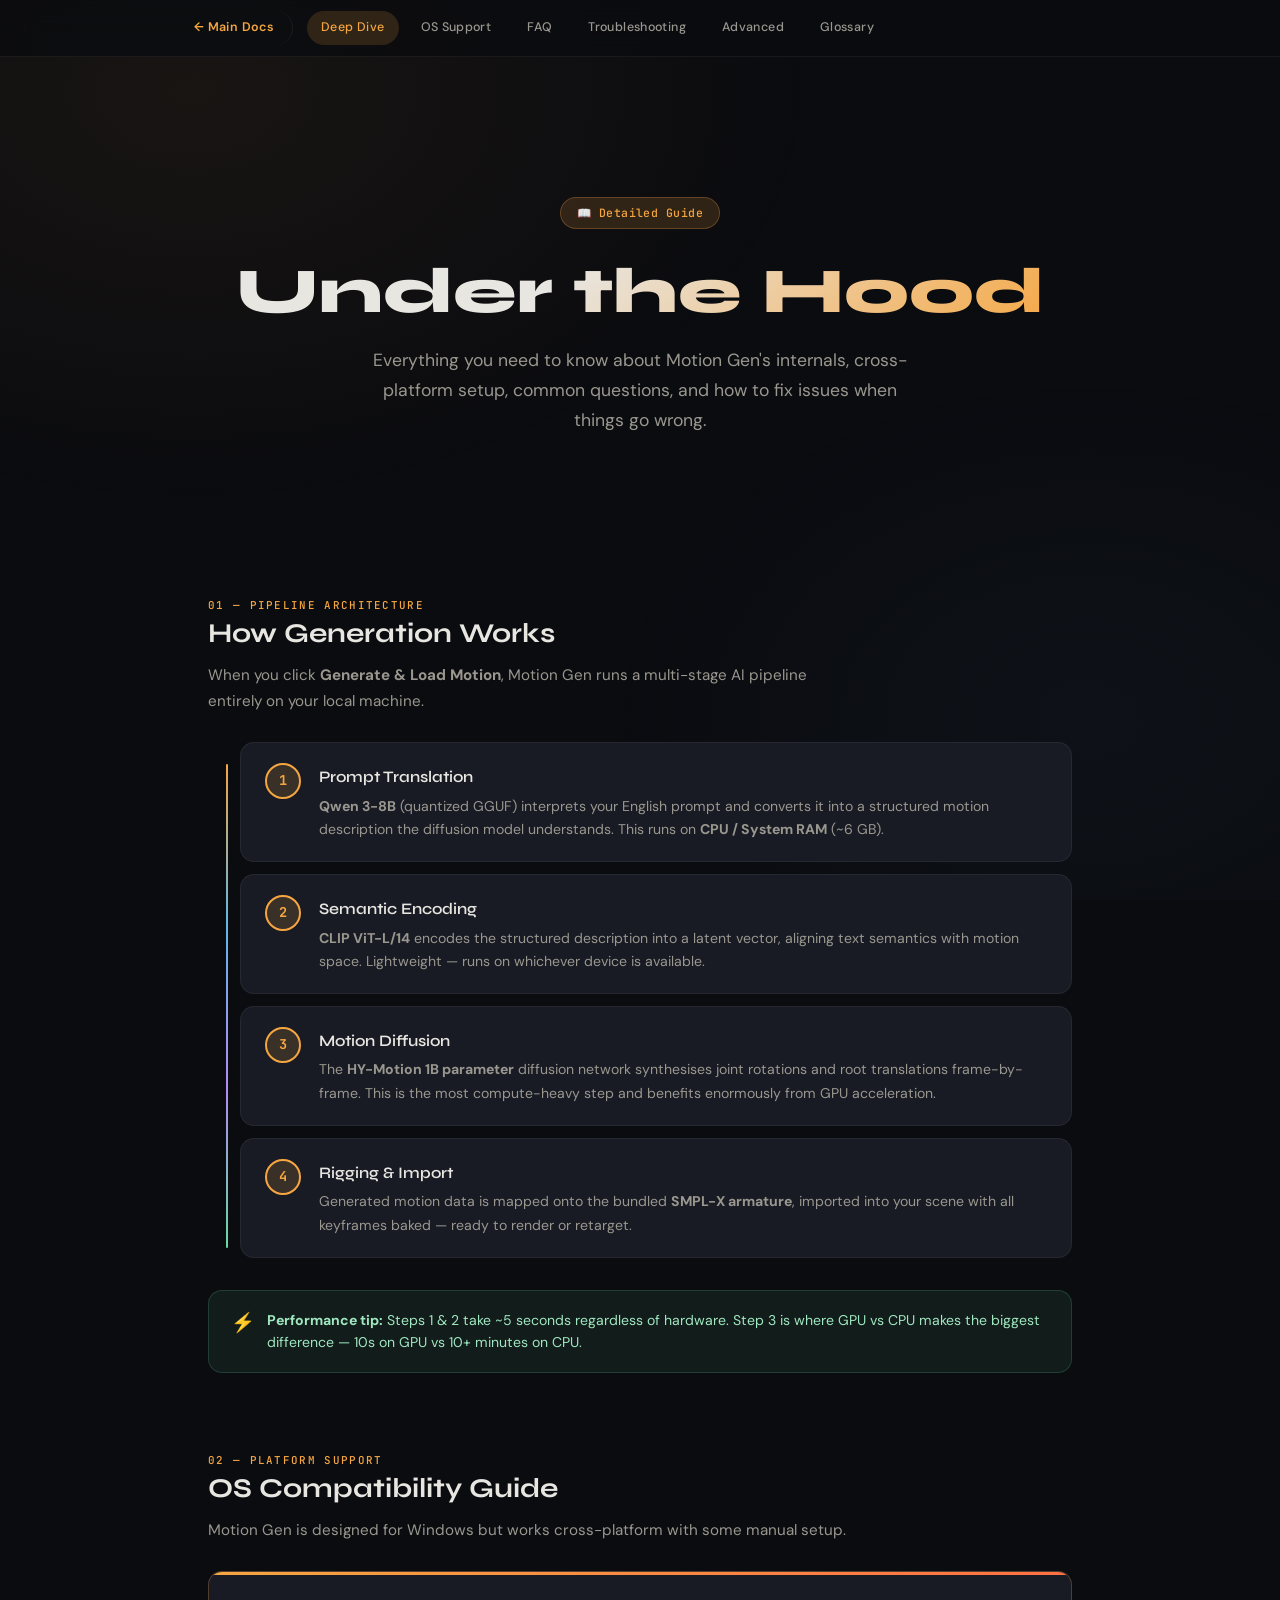
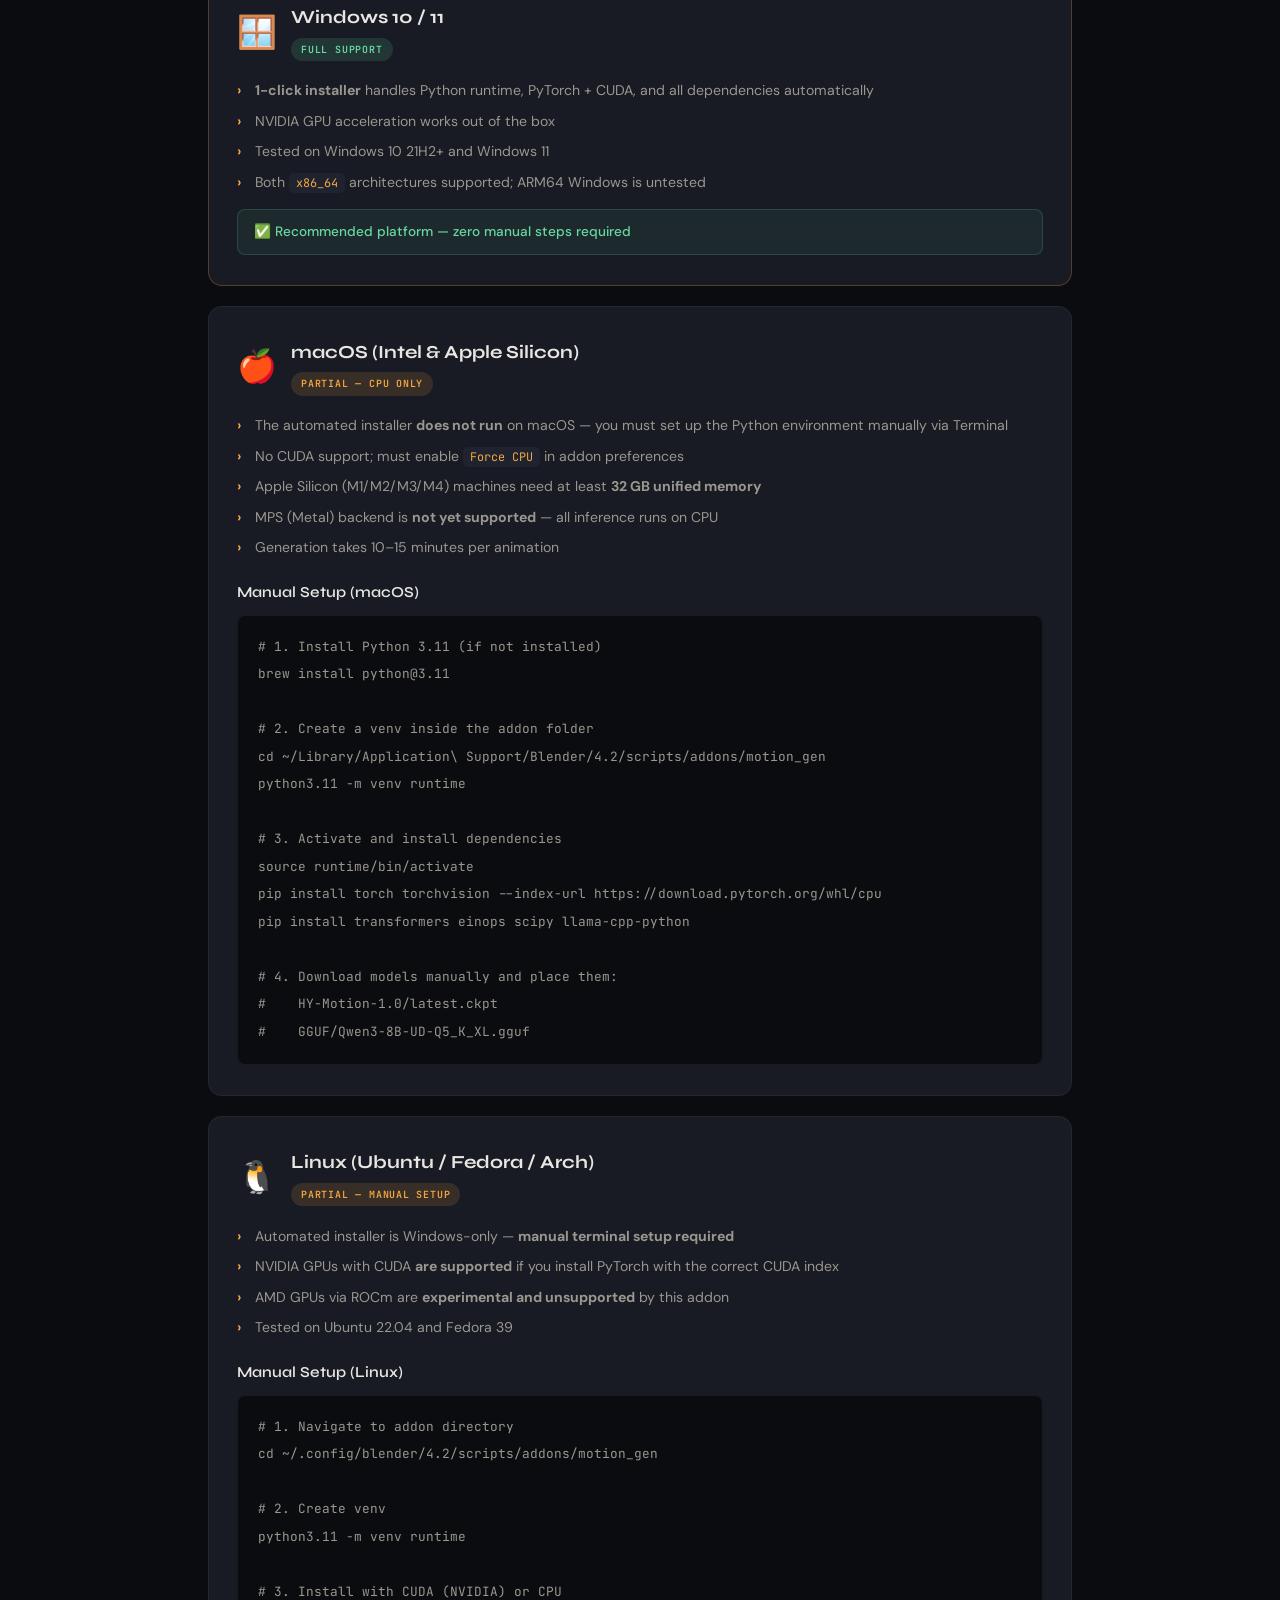
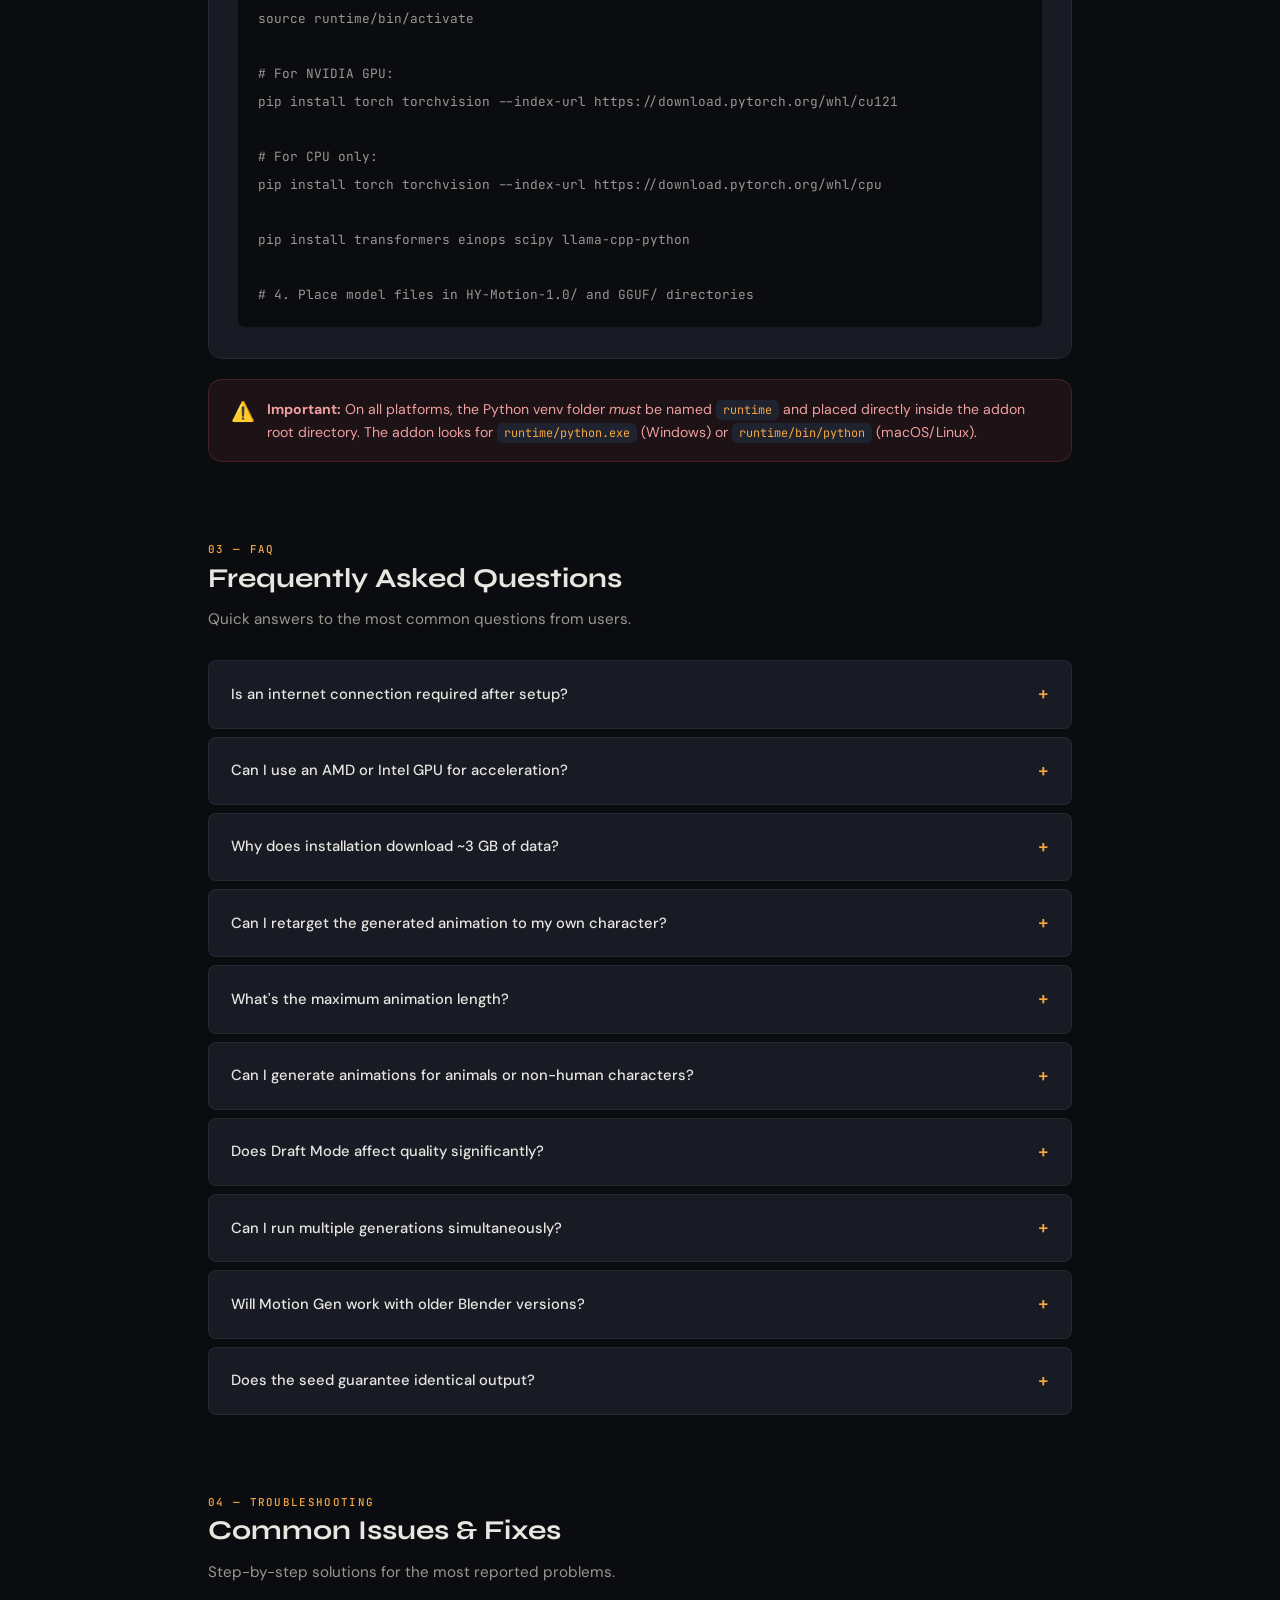
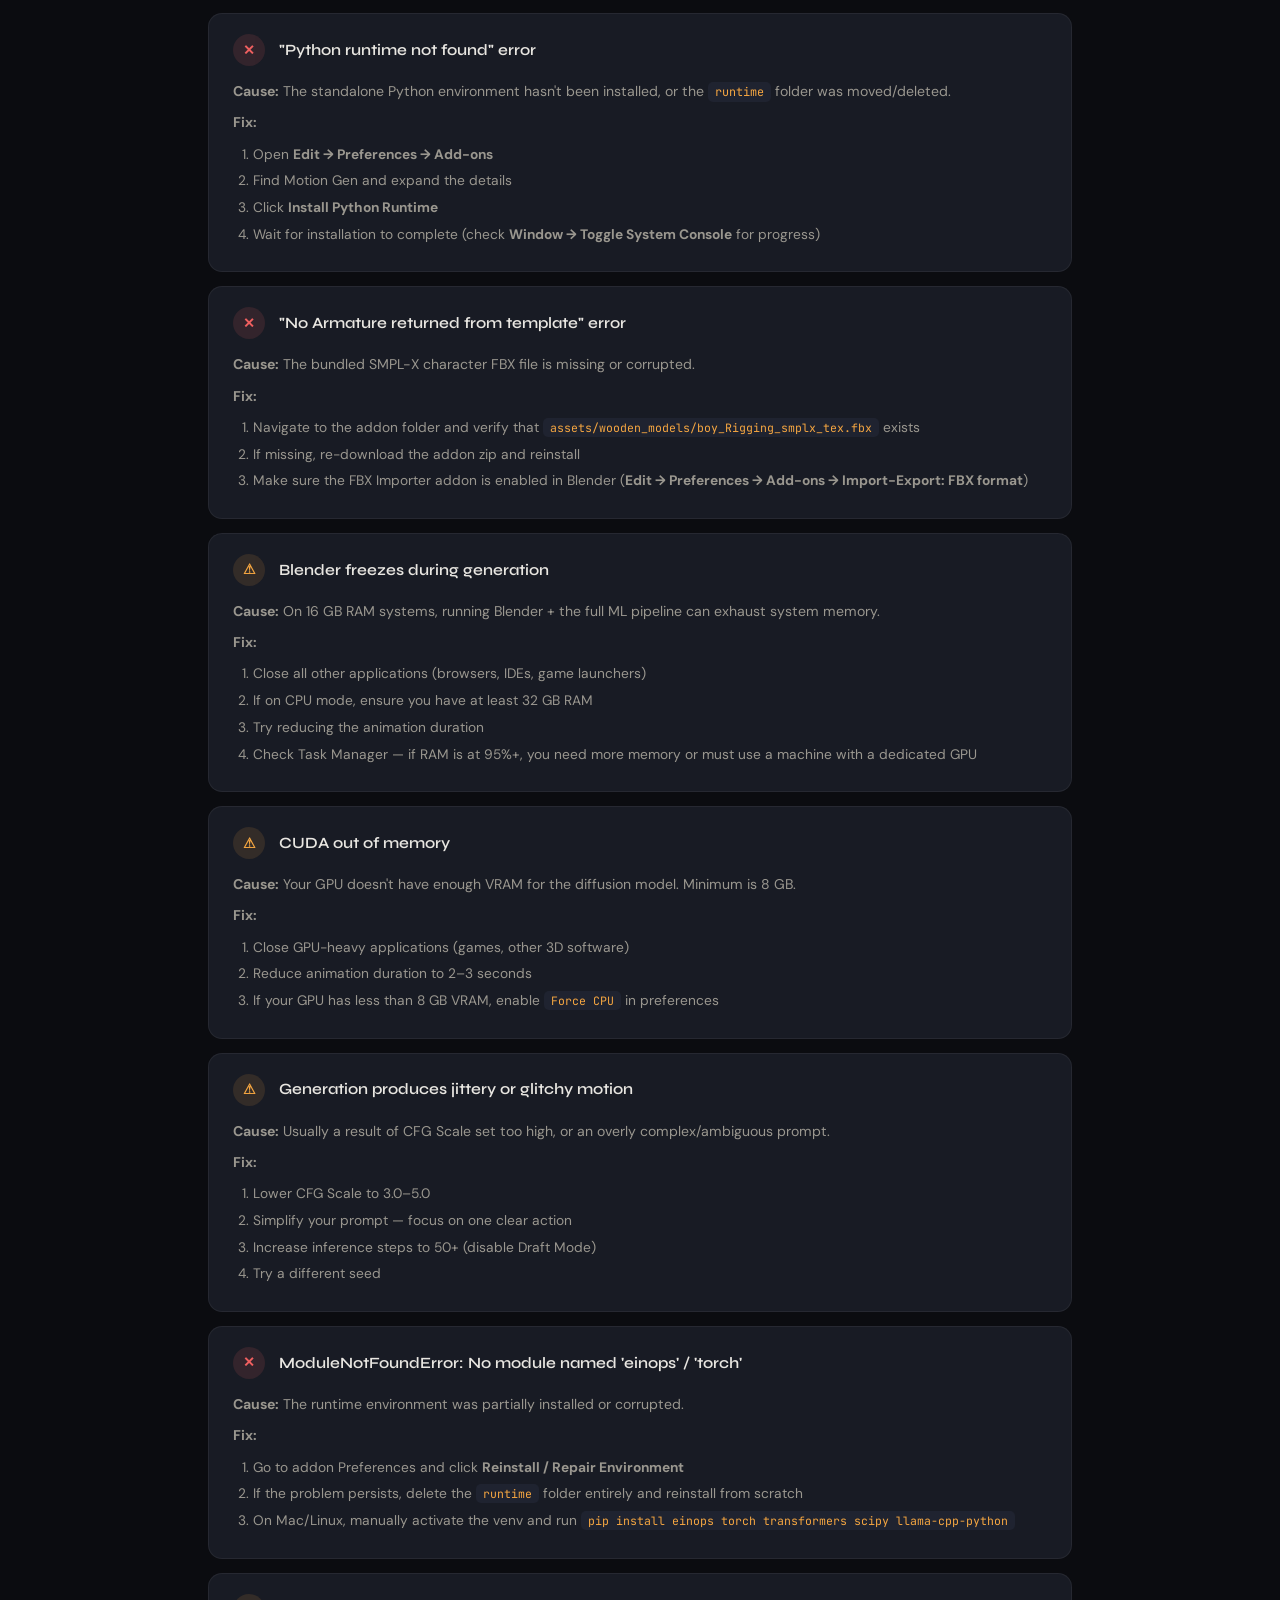
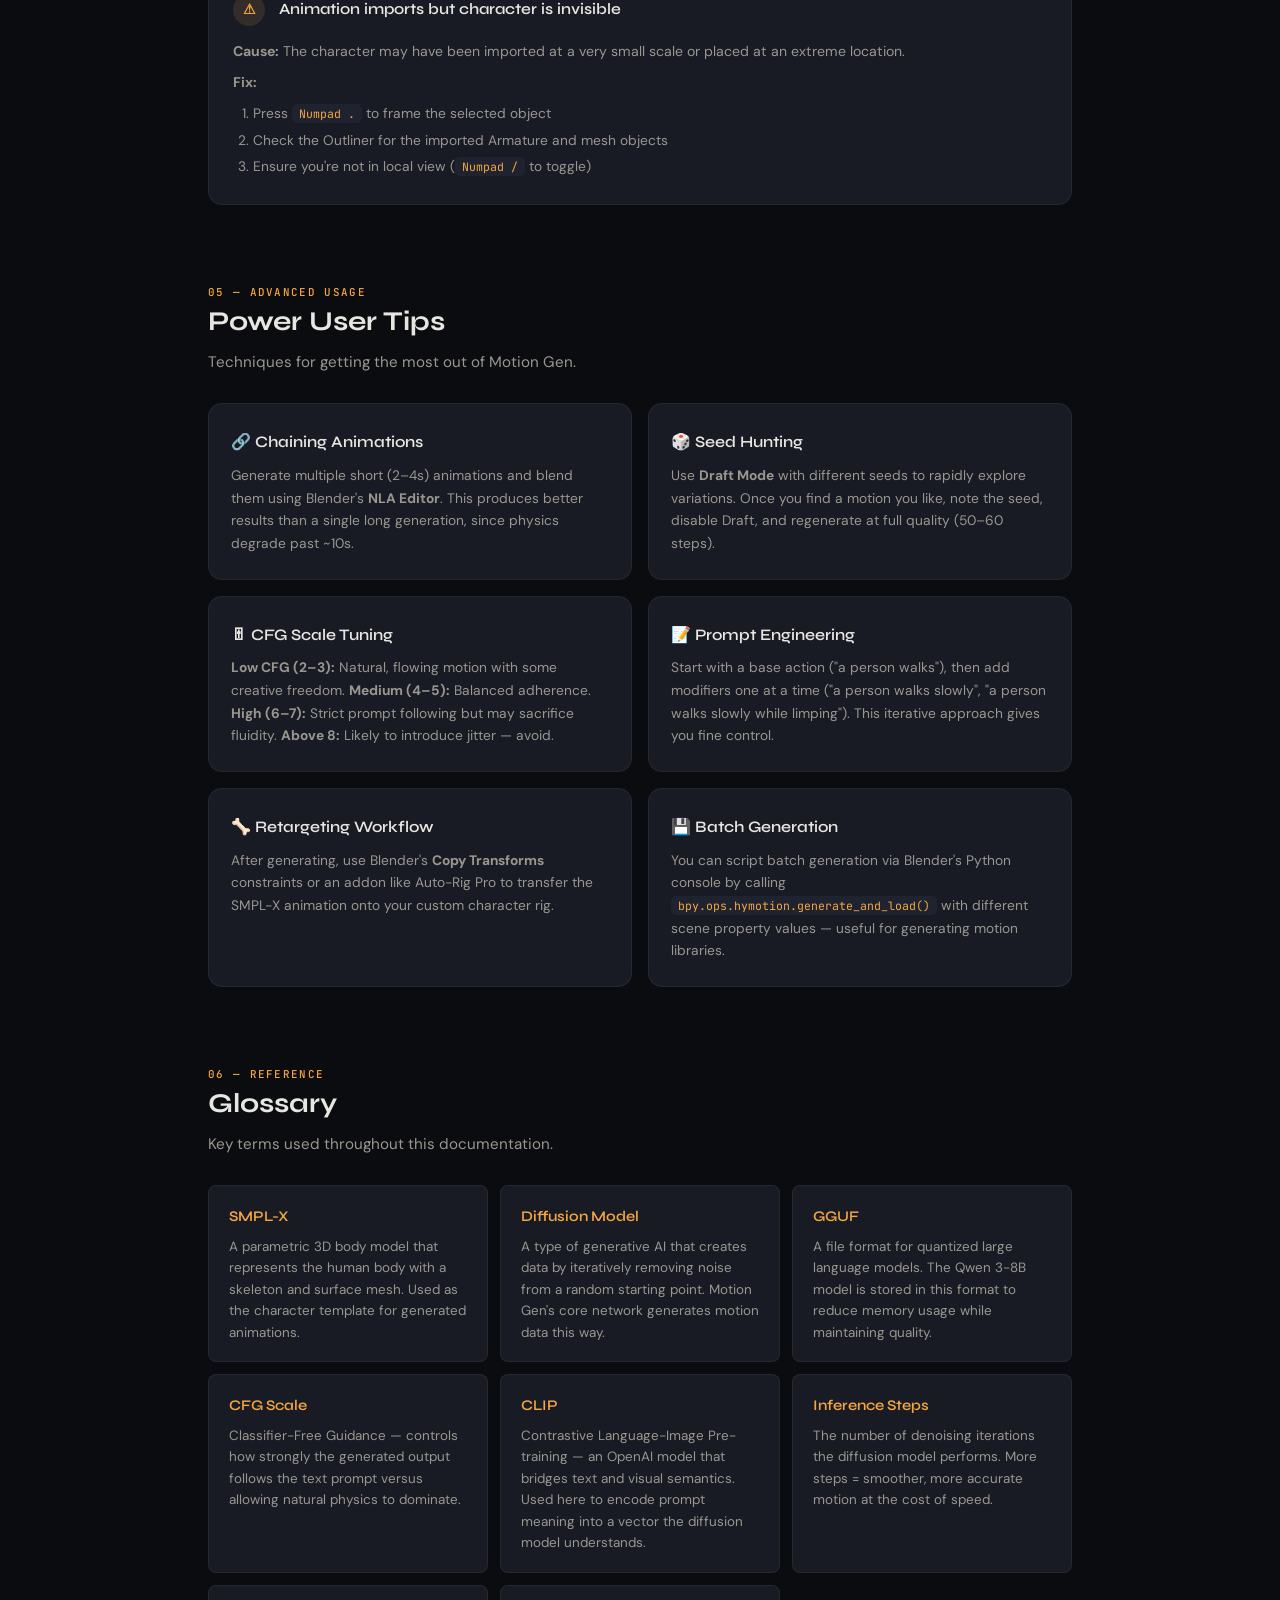
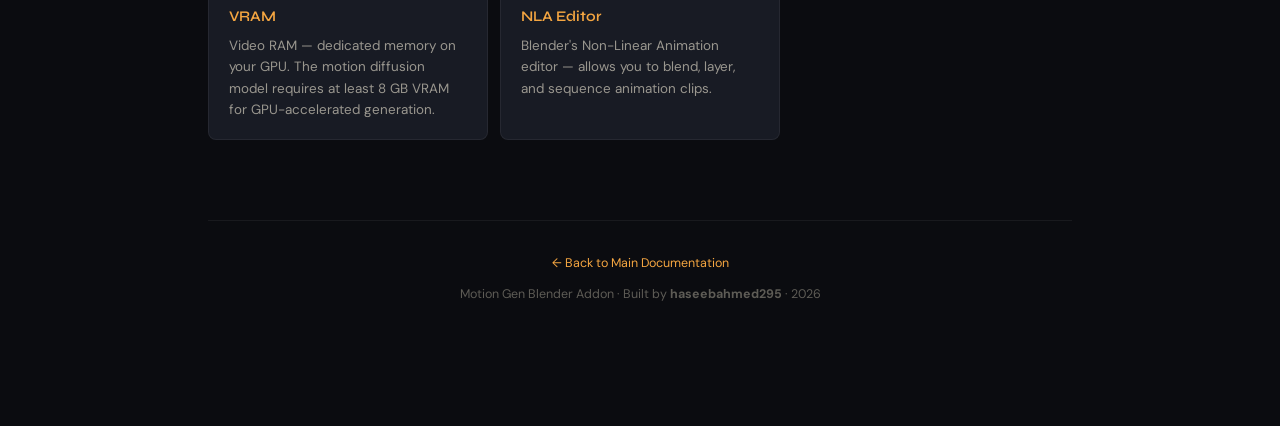
==== docs/details.html @ aff1d243 "Docuemntation Added" ====
<!DOCTYPE html>
<html lang="en">
<head>
  <meta charset="UTF-8" />
  <meta name="viewport" content="width=device-width, initial-scale=1.0" />
  <title>Motion Gen &middot; Detailed Guide &amp; FAQ</title>
  <meta name="description" content="In-depth guide, FAQ, troubleshooting, and OS compatibility for the Motion Gen Blender Addon." />
  <link rel="stylesheet" href="style.css" />
  <link rel="stylesheet" href="details.css" />
</head>
<body>

<!-- NAV -->
<nav class="doc-nav" id="doc-nav">
  <div class="doc-nav__inner">
    <a href="index.html" class="nav-back">&larr; Main Docs</a>
    <a href="#deep-dive">Deep Dive</a>
    <a href="#os-compat">OS Support</a>
    <a href="#faq">FAQ</a>
    <a href="#troubleshooting">Troubleshooting</a>
    <a href="#advanced">Advanced</a>
    <a href="#glossary">Glossary</a>
  </div>
</nav>

<div class="page-wrapper">

  <!-- HERO -->
  <header class="hero reveal" id="deep-dive">
    <span class="hero__badge">📖 Detailed Guide</span>
    <h1>Under the Hood</h1>
    <p class="hero__sub">
      Everything you need to know about Motion Gen's internals, cross-platform setup, common questions, and how to fix issues when things go wrong.
    </p>
  </header>

  <!-- ═══════════════ PIPELINE DEEP DIVE ═══════════════ -->
  <section class="section reveal" id="pipeline">
    <span class="section__label">01 — Pipeline Architecture</span>
    <h2 class="section__title">How Generation Works</h2>
    <p class="section__desc">When you click <strong>Generate &amp; Load Motion</strong>, Motion Gen runs a multi-stage AI pipeline entirely on your local machine.</p>

    <div class="pipeline-flow">
      <div class="pipeline-step">
        <span class="pipeline-step__num">1</span>
        <div>
          <h3>Prompt Translation</h3>
          <p><strong>Qwen 3-8B</strong> (quantized GGUF) interprets your English prompt and converts it into a structured motion description the diffusion model understands. This runs on <strong>CPU / System RAM</strong> (~6 GB).</p>
        </div>
      </div>
      <div class="pipeline-step">
        <span class="pipeline-step__num">2</span>
        <div>
          <h3>Semantic Encoding</h3>
          <p><strong>CLIP ViT-L/14</strong> encodes the structured description into a latent vector, aligning text semantics with motion space. Lightweight — runs on whichever device is available.</p>
        </div>
      </div>
      <div class="pipeline-step">
        <span class="pipeline-step__num">3</span>
        <div>
          <h3>Motion Diffusion</h3>
          <p>The <strong>HY-Motion 1B parameter</strong> diffusion network synthesises joint rotations and root translations frame-by-frame. This is the most compute-heavy step and benefits enormously from GPU acceleration.</p>
        </div>
      </div>
      <div class="pipeline-step">
        <span class="pipeline-step__num">4</span>
        <div>
          <h3>Rigging &amp; Import</h3>
          <p>Generated motion data is mapped onto the bundled <strong>SMPL-X armature</strong>, imported into your scene with all keyframes baked — ready to render or retarget.</p>
        </div>
      </div>
    </div>

    <div class="callout callout--tip" style="margin-top:20px">
      <span class="callout__icon">⚡</span>
      <div><strong>Performance tip:</strong> Steps 1 &amp; 2 take ~5 seconds regardless of hardware. Step 3 is where GPU vs CPU makes the biggest difference — 10s on GPU vs 10+ minutes on CPU.</div>
    </div>
  </section>

  <!-- ═══════════════ OS COMPATIBILITY ═══════════════ -->
  <section class="section reveal" id="os-compat">
    <span class="section__label">02 — Platform Support</span>
    <h2 class="section__title">OS Compatibility Guide</h2>
    <p class="section__desc">Motion Gen is designed for Windows but works cross-platform with some manual setup.</p>

    <div class="os-grid">
      <!-- Windows -->
      <div class="os-card os-card--primary">
        <div class="os-card__header">
          <span class="os-card__icon">🪟</span>
          <div>
            <h3>Windows 10 / 11</h3>
            <span class="os-card__badge os-card__badge--full">Full Support</span>
          </div>
        </div>
        <ul>
          <li><strong>1-click installer</strong> handles Python runtime, PyTorch + CUDA, and all dependencies automatically</li>
          <li>NVIDIA GPU acceleration works out of the box</li>
          <li>Tested on Windows 10 21H2+ and Windows 11</li>
          <li>Both <code>x86_64</code> architectures supported; ARM64 Windows is untested</li>
        </ul>
        <div class="os-card__verdict">✅ Recommended platform — zero manual steps required</div>
      </div>

      <!-- macOS -->
      <div class="os-card">
        <div class="os-card__header">
          <span class="os-card__icon">🍎</span>
          <div>
            <h3>macOS (Intel &amp; Apple Silicon)</h3>
            <span class="os-card__badge os-card__badge--partial">Partial — CPU Only</span>
          </div>
        </div>
        <ul>
          <li>The automated installer <strong>does not run</strong> on macOS — you must set up the Python environment manually via Terminal</li>
          <li>No CUDA support; must enable <code>Force CPU</code> in addon preferences</li>
          <li>Apple Silicon (M1/M2/M3/M4) machines need at least <strong>32 GB unified memory</strong></li>
          <li>MPS (Metal) backend is <strong>not yet supported</strong> — all inference runs on CPU</li>
          <li>Generation takes 10–15 minutes per animation</li>
        </ul>
        <h4>Manual Setup (macOS)</h4>
        <div class="code-block">
<pre><code># 1. Install Python 3.11 (if not installed)
brew install python@3.11

# 2. Create a venv inside the addon folder
cd ~/Library/Application\ Support/Blender/4.2/scripts/addons/motion_gen
python3.11 -m venv runtime

# 3. Activate and install dependencies
source runtime/bin/activate
pip install torch torchvision --index-url https://download.pytorch.org/whl/cpu
pip install transformers einops scipy llama-cpp-python

# 4. Download models manually and place them:
#    HY-Motion-1.0/latest.ckpt
#    GGUF/Qwen3-8B-UD-Q5_K_XL.gguf</code></pre>
        </div>
      </div>

      <!-- Linux -->
      <div class="os-card">
        <div class="os-card__header">
          <span class="os-card__icon">🐧</span>
          <div>
            <h3>Linux (Ubuntu / Fedora / Arch)</h3>
            <span class="os-card__badge os-card__badge--partial">Partial — Manual Setup</span>
          </div>
        </div>
        <ul>
          <li>Automated installer is Windows-only — <strong>manual terminal setup required</strong></li>
          <li>NVIDIA GPUs with CUDA <strong>are supported</strong> if you install PyTorch with the correct CUDA index</li>
          <li>AMD GPUs via ROCm are <strong>experimental and unsupported</strong> by this addon</li>
          <li>Tested on Ubuntu 22.04 and Fedora 39</li>
        </ul>
        <h4>Manual Setup (Linux)</h4>
        <div class="code-block">
<pre><code># 1. Navigate to addon directory
cd ~/.config/blender/4.2/scripts/addons/motion_gen

# 2. Create venv
python3.11 -m venv runtime

# 3. Install with CUDA (NVIDIA) or CPU
source runtime/bin/activate

# For NVIDIA GPU:
pip install torch torchvision --index-url https://download.pytorch.org/whl/cu121

# For CPU only:
pip install torch torchvision --index-url https://download.pytorch.org/whl/cpu

pip install transformers einops scipy llama-cpp-python

# 4. Place model files in HY-Motion-1.0/ and GGUF/ directories</code></pre>
        </div>
      </div>
    </div>

    <div class="callout callout--warn" style="margin-top:20px">
      <span class="callout__icon">⚠️</span>
      <div><strong>Important:</strong> On all platforms, the Python venv folder <em>must</em> be named <code>runtime</code> and placed directly inside the addon root directory. The addon looks for <code>runtime/python.exe</code> (Windows) or <code>runtime/bin/python</code> (macOS/Linux).</div>
    </div>
  </section>


  <!-- ═══════════════ FAQ ═══════════════ -->
  <section class="section reveal" id="faq">
    <span class="section__label">03 — FAQ</span>
    <h2 class="section__title">Frequently Asked Questions</h2>
    <p class="section__desc">Quick answers to the most common questions from users.</p>

    <div class="faq-list">
      <details class="faq-item">
        <summary><span class="faq-q">Is an internet connection required after setup?</span></summary>
        <div class="faq-a"><p>No. After you download the models and install the runtime, everything runs 100% offline. Your prompts and generated data never leave your machine.</p></div>
      </details>

      <details class="faq-item">
        <summary><span class="faq-q">Can I use an AMD or Intel GPU for acceleration?</span></summary>
        <div class="faq-a"><p>Not currently. The diffusion pipeline requires CUDA, which is NVIDIA-only. AMD users should enable <code>Force CPU</code> in addon preferences. ROCm and Intel oneAPI are not supported at this time.</p></div>
      </details>

      <details class="faq-item">
        <summary><span class="faq-q">Why does installation download ~3 GB of data?</span></summary>
        <div class="faq-a"><p>The addon installs a full standalone Python 3.11 environment with PyTorch, CUDA runtime libraries, Transformers, and other ML dependencies. This ensures zero conflicts with Blender's built-in Python. The AI models (latest.ckpt + Qwen GGUF) add another ~7.6 GB on top.</p></div>
      </details>

      <details class="faq-item">
        <summary><span class="faq-q">Can I retarget the generated animation to my own character?</span></summary>
        <div class="faq-a"><p>The addon currently imports motion onto its bundled SMPL-X armature only. However, you can use Blender's built-in retargeting tools or addons like <strong>Rokoko</strong> or <strong>Auto-Rig Pro</strong> to transfer the animation to your custom rig after generation.</p></div>
      </details>

      <details class="faq-item">
        <summary><span class="faq-q">What's the maximum animation length?</span></summary>
        <div class="faq-a"><p>The duration slider goes up to 30 seconds, but physics accuracy degrades noticeably past ~10 seconds. For best results, keep animations between 2–8 seconds and chain multiple generations together in Blender's NLA editor.</p></div>
      </details>

      <details class="faq-item">
        <summary><span class="faq-q">Can I generate animations for animals or non-human characters?</span></summary>
        <div class="faq-a"><p>No. The HY-Motion model is trained exclusively on humanoid motion capture data. It can only produce single-person, bipedal human motion.</p></div>
      </details>

      <details class="faq-item">
        <summary><span class="faq-q">Does Draft Mode affect quality significantly?</span></summary>
        <div class="faq-a"><p>Draft Mode (20 steps) is great for quickly testing a prompt idea — the overall motion shape will be correct but limb trajectories may be less smooth. For final renders, disable Draft Mode and use 50–60 steps.</p></div>
      </details>

      <details class="faq-item">
        <summary><span class="faq-q">Can I run multiple generations simultaneously?</span></summary>
        <div class="faq-a"><p>No. The addon locks the Generate button while a generation is in progress. Running concurrent generations would exceed VRAM/RAM capacity and likely crash. Wait for the current generation to finish before starting another.</p></div>
      </details>

      <details class="faq-item">
        <summary><span class="faq-q">Will Motion Gen work with older Blender versions?</span></summary>
        <div class="faq-a"><p>The addon requires Blender <strong>3.0 or higher</strong> (4.2+ recommended). Older versions have incompatible Python APIs and may fail during addon registration or FBX import.</p></div>
      </details>

      <details class="faq-item">
        <summary><span class="faq-q">Does the seed guarantee identical output?</span></summary>
        <div class="faq-a"><p>A fixed seed produces consistent results on the <em>same hardware</em>. Switching between GPU and CPU, or between different GPU architectures (e.g., RTX 3060 vs RTX 4090), may yield slightly different results for the same seed due to floating-point precision differences.</p></div>
      </details>
    </div>
  </section>


  <!-- ═══════════════ TROUBLESHOOTING ═══════════════ -->
  <section class="section reveal" id="troubleshooting">
    <span class="section__label">04 — Troubleshooting</span>
    <h2 class="section__title">Common Issues &amp; Fixes</h2>
    <p class="section__desc">Step-by-step solutions for the most reported problems.</p>

    <div class="trouble-list">

      <div class="trouble-item">
        <div class="trouble-item__header">
          <span class="trouble-item__icon red">✕</span>
          <h3>"Python runtime not found" error</h3>
        </div>
        <div class="trouble-item__body">
          <p><strong>Cause:</strong> The standalone Python environment hasn't been installed, or the <code>runtime</code> folder was moved/deleted.</p>
          <p><strong>Fix:</strong></p>
          <ol>
            <li>Open <strong>Edit → Preferences → Add-ons</strong></li>
            <li>Find Motion Gen and expand the details</li>
            <li>Click <strong>Install Python Runtime</strong></li>
            <li>Wait for installation to complete (check <strong>Window → Toggle System Console</strong> for progress)</li>
          </ol>
        </div>
      </div>

      <div class="trouble-item">
        <div class="trouble-item__header">
          <span class="trouble-item__icon red">✕</span>
          <h3>"No Armature returned from template" error</h3>
        </div>
        <div class="trouble-item__body">
          <p><strong>Cause:</strong> The bundled SMPL-X character FBX file is missing or corrupted.</p>
          <p><strong>Fix:</strong></p>
          <ol>
            <li>Navigate to the addon folder and verify that <code>assets/wooden_models/boy_Rigging_smplx_tex.fbx</code> exists</li>
            <li>If missing, re-download the addon zip and reinstall</li>
            <li>Make sure the FBX Importer addon is enabled in Blender (<strong>Edit → Preferences → Add-ons → Import-Export: FBX format</strong>)</li>
          </ol>
        </div>
      </div>

      <div class="trouble-item">
        <div class="trouble-item__header">
          <span class="trouble-item__icon orange">⚠</span>
          <h3>Blender freezes during generation</h3>
        </div>
        <div class="trouble-item__body">
          <p><strong>Cause:</strong> On 16 GB RAM systems, running Blender + the full ML pipeline can exhaust system memory.</p>
          <p><strong>Fix:</strong></p>
          <ol>
            <li>Close all other applications (browsers, IDEs, game launchers)</li>
            <li>If on CPU mode, ensure you have at least 32 GB RAM</li>
            <li>Try reducing the animation duration</li>
            <li>Check Task Manager — if RAM is at 95%+, you need more memory or must use a machine with a dedicated GPU</li>
          </ol>
        </div>
      </div>

      <div class="trouble-item">
        <div class="trouble-item__header">
          <span class="trouble-item__icon orange">⚠</span>
          <h3>CUDA out of memory</h3>
        </div>
        <div class="trouble-item__body">
          <p><strong>Cause:</strong> Your GPU doesn't have enough VRAM for the diffusion model. Minimum is 8 GB.</p>
          <p><strong>Fix:</strong></p>
          <ol>
            <li>Close GPU-heavy applications (games, other 3D software)</li>
            <li>Reduce animation duration to 2–3 seconds</li>
            <li>If your GPU has less than 8 GB VRAM, enable <code>Force CPU</code> in preferences</li>
          </ol>
        </div>
      </div>

      <div class="trouble-item">
        <div class="trouble-item__header">
          <span class="trouble-item__icon orange">⚠</span>
          <h3>Generation produces jittery or glitchy motion</h3>
        </div>
        <div class="trouble-item__body">
          <p><strong>Cause:</strong> Usually a result of CFG Scale set too high, or an overly complex/ambiguous prompt.</p>
          <p><strong>Fix:</strong></p>
          <ol>
            <li>Lower CFG Scale to 3.0–5.0</li>
            <li>Simplify your prompt — focus on one clear action</li>
            <li>Increase inference steps to 50+ (disable Draft Mode)</li>
            <li>Try a different seed</li>
          </ol>
        </div>
      </div>

      <div class="trouble-item">
        <div class="trouble-item__header">
          <span class="trouble-item__icon red">✕</span>
          <h3>ModuleNotFoundError: No module named 'einops' / 'torch'</h3>
        </div>
        <div class="trouble-item__body">
          <p><strong>Cause:</strong> The runtime environment was partially installed or corrupted.</p>
          <p><strong>Fix:</strong></p>
          <ol>
            <li>Go to addon Preferences and click <strong>Reinstall / Repair Environment</strong></li>
            <li>If the problem persists, delete the <code>runtime</code> folder entirely and reinstall from scratch</li>
            <li>On Mac/Linux, manually activate the venv and run <code>pip install einops torch transformers scipy llama-cpp-python</code></li>
          </ol>
        </div>
      </div>

      <div class="trouble-item">
        <div class="trouble-item__header">
          <span class="trouble-item__icon orange">⚠</span>
          <h3>Animation imports but character is invisible</h3>
        </div>
        <div class="trouble-item__body">
          <p><strong>Cause:</strong> The character may have been imported at a very small scale or placed at an extreme location.</p>
          <p><strong>Fix:</strong></p>
          <ol>
            <li>Press <code>Numpad .</code> to frame the selected object</li>
            <li>Check the Outliner for the imported Armature and mesh objects</li>
            <li>Ensure you're not in local view (<code>Numpad /</code> to toggle)</li>
          </ol>
        </div>
      </div>
    </div>
  </section>


  <!-- ═══════════════ ADVANCED ═══════════════ -->
  <section class="section reveal" id="advanced">
    <span class="section__label">05 — Advanced Usage</span>
    <h2 class="section__title">Power User Tips</h2>
    <p class="section__desc">Techniques for getting the most out of Motion Gen.</p>

    <div class="adv-grid">
      <div class="adv-card">
        <h3>🔗 Chaining Animations</h3>
        <p>Generate multiple short (2–4s) animations and blend them using Blender's <strong>NLA Editor</strong>. This produces better results than a single long generation, since physics degrade past ~10s.</p>
      </div>
      <div class="adv-card">
        <h3>🎲 Seed Hunting</h3>
        <p>Use <strong>Draft Mode</strong> with different seeds to rapidly explore variations. Once you find a motion you like, note the seed, disable Draft, and regenerate at full quality (50–60 steps).</p>
      </div>
      <div class="adv-card">
        <h3>🎚 CFG Scale Tuning</h3>
        <p><strong>Low CFG (2–3):</strong> Natural, flowing motion with some creative freedom. <strong>Medium (4–5):</strong> Balanced adherence. <strong>High (6–7):</strong> Strict prompt following but may sacrifice fluidity. <strong>Above 8:</strong> Likely to introduce jitter — avoid.</p>
      </div>
      <div class="adv-card">
        <h3>📝 Prompt Engineering</h3>
        <p>Start with a base action ("a person walks"), then add modifiers one at a time ("a person walks slowly", "a person walks slowly while limping"). This iterative approach gives you fine control.</p>
      </div>
      <div class="adv-card">
        <h3>🦴 Retargeting Workflow</h3>
        <p>After generating, use Blender's <strong>Copy Transforms</strong> constraints or an addon like Auto-Rig Pro to transfer the SMPL-X animation onto your custom character rig.</p>
      </div>
      <div class="adv-card">
        <h3>💾 Batch Generation</h3>
        <p>You can script batch generation via Blender's Python console by calling <code>bpy.ops.hymotion.generate_and_load()</code> with different scene property values — useful for generating motion libraries.</p>
      </div>
    </div>
  </section>


  <!-- ═══════════════ GLOSSARY ═══════════════ -->
  <section class="section reveal" id="glossary">
    <span class="section__label">06 — Reference</span>
    <h2 class="section__title">Glossary</h2>
    <p class="section__desc">Key terms used throughout this documentation.</p>

    <div class="glossary-list">
      <div class="glossary-item"><strong>SMPL-X</strong><p>A parametric 3D body model that represents the human body with a skeleton and surface mesh. Used as the character template for generated animations.</p></div>
      <div class="glossary-item"><strong>Diffusion Model</strong><p>A type of generative AI that creates data by iteratively removing noise from a random starting point. Motion Gen's core network generates motion data this way.</p></div>
      <div class="glossary-item"><strong>GGUF</strong><p>A file format for quantized large language models. The Qwen 3-8B model is stored in this format to reduce memory usage while maintaining quality.</p></div>
      <div class="glossary-item"><strong>CFG Scale</strong><p>Classifier-Free Guidance — controls how strongly the generated output follows the text prompt versus allowing natural physics to dominate.</p></div>
      <div class="glossary-item"><strong>CLIP</strong><p>Contrastive Language-Image Pre-training — an OpenAI model that bridges text and visual semantics. Used here to encode prompt meaning into a vector the diffusion model understands.</p></div>
      <div class="glossary-item"><strong>Inference Steps</strong><p>The number of denoising iterations the diffusion model performs. More steps = smoother, more accurate motion at the cost of speed.</p></div>
      <div class="glossary-item"><strong>VRAM</strong><p>Video RAM — dedicated memory on your GPU. The motion diffusion model requires at least 8 GB VRAM for GPU-accelerated generation.</p></div>
      <div class="glossary-item"><strong>NLA Editor</strong><p>Blender's Non-Linear Animation editor — allows you to blend, layer, and sequence animation clips.</p></div>
    </div>
  </section>


  <!-- FOOTER -->
  <footer class="doc-footer">
    <p><a href="index.html">&larr; Back to Main Documentation</a></p>
    <p style="margin-top:10px">Motion Gen Blender Addon &middot; Built by <strong>haseebahmed295</strong> &middot; 2026</p>
  </footer>

</div>

<script>
  document.addEventListener('DOMContentLoaded', () => {
    const reveals = document.querySelectorAll('.reveal');
    const io = new IntersectionObserver((entries) => {
      entries.forEach(e => { if (e.isIntersecting) { e.target.classList.add('visible'); io.unobserve(e.target); } });
    }, { threshold: 0.12 });
    reveals.forEach(el => io.observe(el));

    const sections = document.querySelectorAll('section[id], header[id]');
    const navLinks = document.querySelectorAll('.doc-nav a');
    const navObs = new IntersectionObserver((entries) => {
      entries.forEach(e => {
        if (e.isIntersecting) {
          navLinks.forEach(l => l.classList.remove('active'));
          const link = document.querySelector(`.doc-nav a[href="#${e.target.id}"]`);
          if (link) link.classList.add('active');
        }
      });
    }, { rootMargin: '-40% 0px -55% 0px' });
    sections.forEach(s => navObs.observe(s));

    // FAQ toggle animation
    document.querySelectorAll('.faq-item').forEach(item => {
      item.addEventListener('toggle', () => {
        if (item.open) {
          const a = item.querySelector('.faq-a');
          a.style.maxHeight = '0';
          requestAnimationFrame(() => { a.style.maxHeight = a.scrollHeight + 'px'; });
        }
      });
    });
  });
</script>
</body>
</html>
---- docs/style.css ----
/* ─────────────────────────────────────────────
   HY-Motion Documentation  ·  Style System
   ───────────────────────────────────────────── */

@import url('https://fonts.googleapis.com/css2?family=Syne:wght@400;500;600;700;800&family=DM+Sans:ital,opsz,wght@0,9..40,300;0,9..40,400;0,9..40,500;0,9..40,600;1,9..40,400&family=JetBrains+Mono:wght@400;500&display=swap');

:root {
  /* palette */
  --bg-deep:       #0b0c10;
  --bg-surface:    #12141a;
  --bg-card:       #181b24;
  --bg-elevated:   #1f2330;
  --border-subtle: rgba(255,255,255,0.06);
  --border-accent: rgba(255,165,80,0.25);

  --text-primary:   #e8e6e1;
  --text-secondary: #9a978f;
  --text-muted:     #5e5c56;

  --accent:         #f5a641;
  --accent-glow:    rgba(245,166,65,0.15);
  --accent-hot:     #ff7043;
  --green:          #66d9a0;
  --red:            #f06060;
  --blue:           #62b6e7;
  --purple:         #b388f5;

  /* type */
  --font-display: 'Syne', sans-serif;
  --font-body:    'DM Sans', sans-serif;
  --font-mono:    'JetBrains Mono', monospace;

  /* radii */
  --r-sm: 8px;
  --r-md: 14px;
  --r-lg: 22px;
}

/* ── Reset ───────────────────────────────── */
*,*::before,*::after{box-sizing:border-box;margin:0;padding:0}
html{scroll-behavior:smooth;font-size:16px}
body{
  background: var(--bg-deep);
  color: var(--text-primary);
  font-family: var(--font-body);
  line-height: 1.72;
  -webkit-font-smoothing: antialiased;
  overflow-x: hidden;
}
img{max-width:100%;display:block}
a{color: var(--accent);text-decoration:none;transition:color .2s}
a:hover{color: var(--accent-hot)}

/* ── Ambient Background ──────────────────── */
body::before{
  content:'';position:fixed;inset:0;z-index:-1;
  background:
    radial-gradient(ellipse 900px 600px at 15% 10%, rgba(245,166,65,0.06), transparent 70%),
    radial-gradient(ellipse 700px 500px at 85% 80%, rgba(98,182,231,0.04), transparent 70%);
  pointer-events:none;
}

/* ── Layout ──────────────────────────────── */
.page-wrapper{
  max-width: 920px;
  margin: 0 auto;
  padding: 60px 28px 120px;
}

/* ── Navigation ──────────────────────────── */
.doc-nav{
  position: sticky;top:0;z-index:100;
  backdrop-filter: blur(18px) saturate(1.2);
  -webkit-backdrop-filter: blur(18px) saturate(1.2);
  background: rgba(11,12,16,0.78);
  border-bottom: 1px solid var(--border-subtle);
  padding: 0 28px;
}
.doc-nav__inner{
  max-width: 920px;margin:0 auto;
  display: flex;align-items:center;gap:8px;
  height: 56px;overflow-x:auto;
  scrollbar-width:none;
}
.doc-nav__inner::-webkit-scrollbar{display:none}
.doc-nav a{
  font-family: var(--font-body);
  font-size: .78rem;font-weight:500;
  letter-spacing:.03em;
  color: var(--text-secondary);
  padding: 6px 14px;
  border-radius: 40px;
  white-space:nowrap;
  transition: background .2s, color .2s;
}
.doc-nav a:hover,
.doc-nav a.active{
  background: var(--accent-glow);
  color: var(--accent);
}

/* ── Hero ────────────────────────────────── */
.hero{
  text-align:center;
  padding: 80px 0 50px;
}
.hero__badge{
  display:inline-flex;align-items:center;gap:6px;
  font-family: var(--font-mono);font-size:.72rem;font-weight:500;
  color: var(--accent);
  background: var(--accent-glow);
  border:1px solid var(--border-accent);
  padding:5px 16px;border-radius:40px;
  margin-bottom:28px;
  letter-spacing:.04em;
}
.hero h1{
  font-family: var(--font-display);
  font-weight:800;font-size:clamp(2.6rem,5.5vw,4rem);
  line-height:1.08;
  background: linear-gradient(135deg, var(--text-primary) 40%, var(--accent) 100%);
  -webkit-background-clip:text;-webkit-text-fill-color:transparent;
  background-clip:text;
  margin-bottom:20px;
}
.hero__sub{
  font-size:1.1rem;color: var(--text-secondary);
  max-width:560px;margin:0 auto 32px;
  line-height:1.7;
}
.hero__tags{
  display:flex;flex-wrap:wrap;justify-content:center;gap:10px;
}
.hero__tag{
  font-size:.74rem;font-weight:500;
  color: var(--text-secondary);
  background: var(--bg-card);
  border:1px solid var(--border-subtle);
  padding:5px 14px;border-radius:40px;
}

/* ── Section ─────────────────────────────── */
.section{margin-top:72px}
.section__label{
  font-family: var(--font-mono);font-size:.68rem;font-weight:500;
  letter-spacing:.12em;text-transform:uppercase;
  color: var(--accent);margin-bottom:8px;
}
.section__title{
  font-family: var(--font-display);font-weight:700;
  font-size:1.7rem;line-height:1.2;
  margin-bottom:12px;
}
.section__desc{
  color: var(--text-secondary);font-size:.95rem;
  max-width:640px;margin-bottom:28px;
}

/* ── Feature Grid ────────────────────────── */
.feature-grid{
  display:grid;grid-template-columns:repeat(auto-fit,minmax(260px,1fr));
  gap:18px;
}
.feature-card{
  background: var(--bg-card);
  border:1px solid var(--border-subtle);
  border-radius: var(--r-md);
  padding:28px 24px;
  transition: border-color .3s, transform .25s, box-shadow .3s;
}
.feature-card:hover{
  border-color: var(--border-accent);
  transform:translateY(-3px);
  box-shadow:0 8px 30px rgba(0,0,0,0.35);
}
.feature-card__icon{
  width:42px;height:42px;
  border-radius: var(--r-sm);
  display:grid;place-items:center;
  font-size:1.3rem;
  margin-bottom:16px;
}
.feature-card__icon.orange{background:rgba(245,166,65,0.12);color:var(--accent)}
.feature-card__icon.green{background:rgba(102,217,160,0.12);color:var(--green)}
.feature-card__icon.blue{background:rgba(98,182,231,0.12);color:var(--blue)}
.feature-card__icon.purple{background:rgba(179,136,245,0.12);color:var(--purple)}
.feature-card__icon.red{background:rgba(240,96,96,0.12);color:var(--red)}
.feature-card h3{
  font-family: var(--font-display);font-weight:600;font-size:1.05rem;
  margin-bottom:8px;
}
.feature-card p{
  color: var(--text-secondary);font-size:.88rem;line-height:1.65;
}

/* ── Showcase Bento ─────────────────────── */
.showcase-bento{
  display:grid;
  grid-template-columns:repeat(4, 1fr);
  gap:12px;
  margin-top:20px;
}
@media(max-width:720px){
  .showcase-bento{grid-template-columns:1fr 1fr}
}
@media(max-width:480px){
  .showcase-bento{grid-template-columns:1fr}
  .showcase-cell--wide{grid-column:auto}
}
.showcase-cell{
  position:relative;
  border-radius: var(--r-md);
  overflow:hidden;
  background: var(--bg-card);
  border:1px solid var(--border-subtle);
  aspect-ratio:1/1;
  transition: transform .3s, box-shadow .3s, border-color .3s;
}
.showcase-cell--wide{
  grid-column: span 2;
  aspect-ratio:2/1;
}
.showcase-cell:hover{
  transform:translateY(-4px);
  box-shadow:0 8px 32px rgba(0,0,0,0.4);
  border-color: var(--border-accent);
}
.showcase-cell video,
.showcase-cell img{
  width:100%;height:100%;
  object-fit:cover;
  display:block;
}
.showcase-cell__label{
  position:absolute;bottom:0;left:0;right:0;
  padding:10px 14px;
  background: linear-gradient(transparent, rgba(0,0,0,0.75));
  font-family: var(--font-display);
  font-size:.78rem;font-weight:600;
  color: var(--text-primary);
  letter-spacing:.01em;
}

/* ── Spec Tiers / Cards ──────────────────── */
.tier-grid{display:grid;grid-template-columns:1fr 1fr;gap:20px;margin-top:20px}
@media(max-width:720px){.tier-grid{grid-template-columns:1fr}}

.tier-card{
  background: var(--bg-card);
  border:1px solid var(--border-subtle);
  border-radius: var(--r-md);
  padding:32px 28px;
  position:relative;overflow:hidden;
}
.tier-card--recommended{border-color: var(--border-accent)}
.tier-card--recommended::before{
  content:'';position:absolute;top:0;left:0;right:0;height:3px;
  background: linear-gradient(90deg, var(--accent), var(--accent-hot));
}
.tier-card__badge{
  display:inline-block;font-family: var(--font-mono);font-size:.65rem;
  font-weight:600;letter-spacing:.08em;text-transform:uppercase;
  padding:3px 10px;border-radius:40px;margin-bottom:14px;
}
.tier-card--recommended .tier-card__badge{background:var(--accent-glow);color:var(--accent)}
.tier-card--fallback .tier-card__badge{background:rgba(98,182,231,0.12);color:var(--blue)}
.tier-card h3{
  font-family: var(--font-display);font-weight:700;font-size:1.2rem;
  margin-bottom:6px;
}
.tier-card__sub{color:var(--text-secondary);font-size:.82rem;margin-bottom:18px}

.spec-list{list-style:none;display:flex;flex-direction:column;gap:12px}
.spec-list li{
  display:flex;gap:12px;align-items:flex-start;
  font-size:.88rem;line-height:1.55;
}
.spec-list li .label{
  flex-shrink:0;font-weight:600;color:var(--text-primary);min-width:110px;
}
.spec-list li .value{color:var(--text-secondary)}

/* general requirements box */
.general-req{
  background: var(--bg-card);
  border:1px solid var(--border-subtle);
  border-radius: var(--r-md);
  padding:28px 24px;
  margin-bottom:24px;
}
.general-req h3{
  font-family: var(--font-display);font-weight:700;font-size:1.1rem;
  margin-bottom:14px;
}

/* ── Callout ─────────────────────────────── */
.callout{
  border-radius: var(--r-md);
  padding:18px 22px;
  font-size:.88rem;line-height:1.6;
  display:flex;gap:12px;align-items:flex-start;
  margin-top:16px;
}
.callout--warn{
  background: rgba(240,96,96,0.08);
  border:1px solid rgba(240,96,96,0.2);
  color: #f0a0a0;
}
.callout--info{
  background: rgba(98,182,231,0.08);
  border:1px solid rgba(98,182,231,0.2);
  color: #a0d0ef;
}
.callout--tip{
  background: rgba(102,217,160,0.08);
  border:1px solid rgba(102,217,160,0.18);
  color: #a0e8c0;
}
.callout__icon{font-size:1.2rem;flex-shrink:0;line-height:1.5}

/* ── Steps ───────────────────────────────── */
.steps{
  display:flex;flex-direction:column;gap:32px;
  margin-top:20px;
  padding-left:28px;
  border-left:2px solid var(--border-subtle);
}
.step{position:relative}
.step::before{
  content:attr(data-step);
  position:absolute;left:-44px;top:0;
  width:30px;height:30px;
  border-radius:50%;
  background: var(--bg-elevated);
  border:2px solid var(--accent);
  color: var(--accent);
  font-family: var(--font-mono);font-size:.75rem;font-weight:600;
  display:grid;place-items:center;
}
.step h3{
  font-family: var(--font-display);font-weight:600;font-size:1.05rem;
  margin-bottom:6px;
}
.step p, .step ul{
  color: var(--text-secondary);font-size:.9rem;line-height:1.7;
}
.step ul{list-style:disc;padding-left:20px;margin-top:6px}
.step ul li{margin-bottom:4px}

/* ── Image Placeholder ───────────────────── */
.img-placeholder{
  width:100%;
  aspect-ratio:16/9;
  border-radius: var(--r-md);
  border:2px dashed rgba(255,255,255,0.08);
  background: var(--bg-elevated);
  display:grid;place-items:center;
  margin:24px 0;
  color: var(--text-muted);
  font-family: var(--font-mono);font-size:.78rem;
  letter-spacing:.02em;
}

/* ── Limitation List ─────────────────────── */
.limit-grid{
  display:grid;grid-template-columns:repeat(auto-fit,minmax(280px,1fr));
  gap:14px;margin-top:16px;
}
.limit-item{
  background: var(--bg-card);
  border:1px solid var(--border-subtle);
  border-radius: var(--r-sm);
  padding:18px 20px;
  font-size:.88rem;
}
.limit-item strong{color: var(--text-primary);font-weight:600}
.limit-item p{color: var(--text-secondary);margin-top:4px;line-height:1.6}

/* ── Version Table ───────────────────────── */
.version-table{
  width:100%;border-collapse:collapse;margin-top:16px;
  font-size:.88rem;
}
.version-table th{
  text-align:left;font-family: var(--font-display);font-weight:600;
  color: var(--text-primary);padding:12px 16px;
  border-bottom:2px solid var(--border-subtle);
}
.version-table td{
  padding:12px 16px;color: var(--text-secondary);
  border-bottom:1px solid var(--border-subtle);
}
.version-table tbody tr:hover{background:var(--bg-elevated)}

/* ── License list ────────────────────────── */
.license-grid{
  display:flex;flex-direction:column;gap:14px;margin-top:16px;
}
.license-card{
  background: var(--bg-card);
  border:1px solid var(--border-subtle);
  border-radius: var(--r-sm);
  padding:20px 22px;
  display:flex;justify-content:space-between;align-items:center;
  flex-wrap:wrap;gap:12px;
}
.license-card__name{font-weight:600;font-size:.95rem}
.license-card__type{
  font-family: var(--font-mono);font-size:.72rem;
  color: var(--accent);
  background: var(--accent-glow);
  padding:4px 12px;border-radius:40px;
}
.license-card a{font-size:.82rem}

/* ── Guide Grid (Prompting) ──────────────── */
.guide-grid{
  display:grid;grid-template-columns:1fr 1fr;gap:18px;margin-bottom:28px;
}
@media(max-width:720px){.guide-grid{grid-template-columns:1fr}}
.guide-card{
  background: var(--bg-card);
  border:1px solid var(--border-subtle);
  border-radius: var(--r-md);
  padding:26px 24px;
  transition: border-color .3s, box-shadow .3s;
}
.guide-card:hover{
  border-color: var(--border-accent);
  box-shadow:0 4px 24px rgba(0,0,0,0.25);
}
.guide-card__header{
  display:flex;align-items:center;gap:12px;margin-bottom:12px;
}
.guide-card__header h3{
  font-family: var(--font-display);font-weight:600;font-size:1.05rem;
}
.guide-card__icon{
  width:38px;height:38px;
  border-radius: var(--r-sm);
  display:grid;place-items:center;
  font-size:1.15rem;flex-shrink:0;
}
.guide-card__icon.green{background:rgba(102,217,160,0.12);color:var(--green)}
.guide-card__icon.orange{background:rgba(245,166,65,0.12);color:var(--accent)}
.guide-card p{
  color: var(--text-secondary);font-size:.9rem;line-height:1.65;
}

/* ── Unsupported Block ───────────────────── */
.unsupported-block{
  background: var(--bg-card);
  border:1px solid rgba(240,96,96,0.18);
  border-radius: var(--r-md);
  padding:28px 26px;
  margin-bottom:28px;
}
.unsupported-block__title{
  font-family: var(--font-display);font-weight:700;font-size:1.1rem;
  margin-bottom:18px;display:flex;align-items:center;gap:12px;flex-wrap:wrap;
}
.unsupported-block__badge{
  font-family: var(--font-mono);font-size:.65rem;font-weight:600;
  letter-spacing:.08em;text-transform:uppercase;
  background:rgba(240,96,96,0.14);color:var(--red);
  padding:3px 10px;border-radius:40px;
}
.unsupported-grid{
  display:grid;grid-template-columns:repeat(auto-fit,minmax(250px,1fr));gap:12px;
}
.unsupported-item{
  display:flex;align-items:flex-start;gap:12px;
  background: var(--bg-elevated);
  border:1px solid var(--border-subtle);
  border-radius: var(--r-sm);
  padding:14px 16px;
  transition: border-color .25s;
}
.unsupported-item:hover{border-color:rgba(240,96,96,0.25)}
.unsupported-item__icon{
  font-size:1rem;flex-shrink:0;line-height:1.6;
}
.unsupported-item strong{
  font-size:.88rem;font-weight:600;color:var(--text-primary);display:block;
}
.unsupported-item p{
  font-size:.82rem;color:var(--text-secondary);margin-top:2px;line-height:1.55;
}

/* ── Example Prompts ─────────────────────── */
.examples-block{
  background: var(--bg-card);
  border:1px solid var(--border-accent);
  border-radius: var(--r-md);
  padding:28px 26px;
  position:relative;overflow:hidden;
}
.examples-block::before{
  content:'';position:absolute;top:0;left:0;right:0;height:3px;
  background: linear-gradient(90deg, var(--accent), var(--accent-hot));
}
.examples-block__title{
  font-family: var(--font-display);font-weight:700;font-size:1.1rem;
  margin-bottom:18px;display:flex;align-items:center;gap:8px;
}
.examples-block__icon{font-size:1.15rem}
.examples-list{display:flex;flex-direction:column;gap:10px}
.example-prompt{
  display:flex;align-items:flex-start;gap:14px;
  background: var(--bg-elevated);
  border:1px solid var(--border-subtle);
  border-radius: var(--r-sm);
  padding:16px 18px;
  transition: border-color .25s, transform .2s;
}
.example-prompt:hover{
  border-color: var(--border-accent);
  transform:translateX(4px);
}
.example-prompt__num{
  font-family: var(--font-mono);font-size:.7rem;font-weight:600;
  color: var(--accent);
  background: var(--accent-glow);
  min-width:28px;height:28px;
  border-radius:50%;
  display:grid;place-items:center;
  flex-shrink:0;
}
.example-prompt p{
  color: var(--text-secondary);font-size:.9rem;line-height:1.6;
  font-style:italic;
}

/* ── UI Walkthrough ──────────────────────── */
.ui-walkthrough{
  display:grid;
  grid-template-columns:1fr 300px;
  gap:24px;
  align-items:start;
  margin-top:20px;
}
@media(max-width:820px){
  .ui-walkthrough{grid-template-columns:1fr;gap:20px}
  .ui-screenshot{order:-1}
}

.ui-cards{
  display:grid;
  grid-template-columns:1fr 1fr;
  gap:10px;
}
.ui-card--span{grid-column:1 / -1}

.ui-card{
  background: var(--bg-card);
  border:1px solid var(--border-subtle);
  border-radius: var(--r-sm);
  padding:14px 14px 12px;
  transition: border-color .3s, box-shadow .3s;
}
.ui-card:hover{
  border-color: var(--border-accent);
  box-shadow:0 3px 14px rgba(0,0,0,0.25);
}
.ui-card--action{
  border-color: rgba(102,217,160,0.2);
  background: linear-gradient(135deg, var(--bg-card) 70%, rgba(102,217,160,0.04));
}
.ui-card__header{
  display:flex;align-items:center;gap:8px;margin-bottom:6px;
}
.ui-card__header h3{
  font-family: var(--font-display);font-weight:600;font-size:.82rem;
}
.ui-card__icon{
  width:28px;height:28px;
  border-radius:6px;
  display:grid;place-items:center;
  font-size:.9rem;flex-shrink:0;
}
.ui-card p{
  color: var(--text-secondary);font-size:.76rem;line-height:1.55;
}
.ui-card em{color:var(--text-primary);font-style:italic}
.ui-card__meta{
  margin-top:8px;padding-top:7px;
  border-top:1px solid var(--border-subtle);
  font-family: var(--font-mono);font-size:.64rem;
  color: var(--text-muted);line-height:1.6;
}
.ui-card__meta span{color:var(--text-secondary);font-weight:500}
.ui-card__meta code{font-size:.64rem;padding:1px 4px}

.ui-screenshot{position:relative}
.ui-screenshot__sticky{
  position:sticky;top:80px;
}
.ui-screenshot__caption{
  text-align:center;
  color: var(--text-muted);
  font-size:.72rem;
  margin-top:8px;
}

/* ── Footer ──────────────────────────────── */
.doc-footer{
  margin-top:80px;padding-top:32px;
  border-top:1px solid var(--border-subtle);
  text-align:center;
  color: var(--text-muted);font-size:.78rem;
}

/* ── Scroll Reveal ───────────────────────── */
.reveal{
  opacity:0;transform:translateY(22px);
  transition: opacity .6s ease, transform .6s ease;
}
.reveal.visible{opacity:1;transform:translateY(0)}

/* ── Code Inline ─────────────────────────── */
code{
  font-family: var(--font-mono);font-size:.84em;
  background: var(--bg-elevated);
  padding:2px 7px;border-radius:5px;
  color: var(--accent);
}

/* ── Responsive ──────────────────────────── */
@media(max-width:600px){
  .page-wrapper{padding:40px 16px 80px}
  .hero{padding:50px 0 30px}
  .hero h1{font-size:2rem}
  .section{margin-top:48px}
  .steps{padding-left:24px}
  .step::before{left:-38px;width:26px;height:26px;font-size:.65rem}
}
---- docs/details.css ----
/* ─────────────────────────────────────────────
   Motion Gen Details Page  ·  Extended Styles
   ───────────────────────────────────────────── */

/* ── Back link in nav ────────────────────── */
.nav-back {
  font-weight: 600 !important;
  color: var(--accent) !important;
  border-right: 1px solid var(--border-subtle);
  padding-right: 18px !important;
  margin-right: 6px;
}

/* ── Pipeline Flow ───────────────────────── */
.pipeline-flow {
  display: flex;
  flex-direction: column;
  gap: 0;
  margin-top: 20px;
  position: relative;
  padding-left: 32px;
}
.pipeline-flow::before {
  content: '';
  position: absolute;
  left: 18px;
  top: 22px;
  bottom: 22px;
  width: 2px;
  background: linear-gradient(180deg, var(--accent), var(--blue), var(--purple), var(--green));
  border-radius: 2px;
}
.pipeline-step {
  display: flex;
  align-items: flex-start;
  gap: 18px;
  padding: 20px 24px;
  background: var(--bg-card);
  border: 1px solid var(--border-subtle);
  border-radius: var(--r-md);
  margin-bottom: 12px;
  transition: border-color .3s, transform .25s, box-shadow .3s;
  position: relative;
}
.pipeline-step:hover {
  border-color: var(--border-accent);
  transform: translateX(4px);
  box-shadow: 0 6px 24px rgba(0,0,0,0.3);
}
.pipeline-step__num {
  flex-shrink: 0;
  width: 36px;
  height: 36px;
  border-radius: 50%;
  background: var(--accent-glow);
  border: 2px solid var(--accent);
  color: var(--accent);
  font-family: var(--font-mono);
  font-size: .85rem;
  font-weight: 700;
  display: grid;
  place-items: center;
}
.pipeline-step h3 {
  font-family: var(--font-display);
  font-weight: 600;
  font-size: 1rem;
  margin-bottom: 4px;
}
.pipeline-step p {
  color: var(--text-secondary);
  font-size: .88rem;
  line-height: 1.65;
}

/* ── OS Compatibility Grid ───────────────── */
.os-grid {
  display: flex;
  flex-direction: column;
  gap: 20px;
  margin-top: 20px;
}
.os-card {
  background: var(--bg-card);
  border: 1px solid var(--border-subtle);
  border-radius: var(--r-md);
  padding: 30px 28px;
  transition: border-color .3s;
}
.os-card--primary {
  border-color: var(--border-accent);
  position: relative;
  overflow: hidden;
}
.os-card--primary::before {
  content: '';
  position: absolute;
  top: 0;
  left: 0;
  right: 0;
  height: 3px;
  background: linear-gradient(90deg, var(--accent), var(--accent-hot));
}
.os-card:hover {
  border-color: var(--border-accent);
}
.os-card__header {
  display: flex;
  align-items: center;
  gap: 14px;
  margin-bottom: 18px;
}
.os-card__icon {
  font-size: 2rem;
  line-height: 1;
}
.os-card__header h3 {
  font-family: var(--font-display);
  font-weight: 700;
  font-size: 1.15rem;
}
.os-card__badge {
  display: inline-block;
  font-family: var(--font-mono);
  font-size: .62rem;
  font-weight: 600;
  letter-spacing: .08em;
  text-transform: uppercase;
  padding: 3px 10px;
  border-radius: 40px;
  margin-top: 2px;
}
.os-card__badge--full {
  background: rgba(102,217,160,0.14);
  color: var(--green);
}
.os-card__badge--partial {
  background: rgba(245,166,65,0.14);
  color: var(--accent);
}
.os-card ul {
  list-style: none;
  padding: 0;
  display: flex;
  flex-direction: column;
  gap: 8px;
}
.os-card ul li {
  font-size: .88rem;
  color: var(--text-secondary);
  line-height: 1.6;
  padding-left: 18px;
  position: relative;
}
.os-card ul li::before {
  content: '›';
  position: absolute;
  left: 0;
  color: var(--accent);
  font-weight: 700;
}
.os-card h4 {
  font-family: var(--font-display);
  font-weight: 600;
  font-size: .95rem;
  margin-top: 20px;
  margin-bottom: 10px;
  color: var(--text-primary);
}
.os-card__verdict {
  margin-top: 16px;
  padding: 10px 16px;
  background: rgba(102,217,160,0.08);
  border: 1px solid rgba(102,217,160,0.18);
  border-radius: var(--r-sm);
  font-size: .85rem;
  font-weight: 500;
  color: var(--green);
}

/* ── Code Block ──────────────────────────── */
.code-block {
  background: var(--bg-deep);
  border: 1px solid var(--border-subtle);
  border-radius: var(--r-sm);
  overflow-x: auto;
  margin-top: 8px;
}
.code-block pre {
  padding: 18px 20px;
  margin: 0;
}
.code-block code {
  font-family: var(--font-mono);
  font-size: .8rem;
  line-height: 1.7;
  color: var(--text-secondary);
  background: none;
  padding: 0;
  border-radius: 0;
  white-space: pre;
}

/* ── FAQ ─────────────────────────────────── */
.faq-list {
  display: flex;
  flex-direction: column;
  gap: 8px;
  margin-top: 16px;
}
.faq-item {
  background: var(--bg-card);
  border: 1px solid var(--border-subtle);
  border-radius: var(--r-sm);
  overflow: hidden;
  transition: border-color .3s;
}
.faq-item[open] {
  border-color: var(--border-accent);
}
.faq-item summary {
  cursor: pointer;
  padding: 18px 22px;
  font-size: .92rem;
  font-weight: 500;
  color: var(--text-primary);
  list-style: none;
  display: flex;
  align-items: center;
  justify-content: space-between;
  transition: background .2s;
  user-select: none;
}
.faq-item summary::-webkit-details-marker { display: none; }
.faq-item summary::after {
  content: '+';
  font-family: var(--font-mono);
  font-size: 1.1rem;
  color: var(--accent);
  flex-shrink: 0;
  margin-left: 12px;
  transition: transform .3s;
}
.faq-item[open] summary::after {
  content: '−';
}
.faq-item summary:hover {
  background: var(--bg-elevated);
}
.faq-a {
  padding: 0 22px 20px;
  overflow: hidden;
}
.faq-a p {
  color: var(--text-secondary);
  font-size: .88rem;
  line-height: 1.7;
}

/* ── Troubleshooting ─────────────────────── */
.trouble-list {
  display: flex;
  flex-direction: column;
  gap: 14px;
  margin-top: 16px;
}
.trouble-item {
  background: var(--bg-card);
  border: 1px solid var(--border-subtle);
  border-radius: var(--r-md);
  overflow: hidden;
  transition: border-color .3s, box-shadow .3s;
}
.trouble-item:hover {
  border-color: var(--border-accent);
  box-shadow: 0 4px 20px rgba(0,0,0,0.2);
}
.trouble-item__header {
  display: flex;
  align-items: center;
  gap: 14px;
  padding: 20px 24px 0;
}
.trouble-item__icon {
  width: 32px;
  height: 32px;
  border-radius: 50%;
  display: grid;
  place-items: center;
  font-size: .85rem;
  font-weight: 700;
  flex-shrink: 0;
}
.trouble-item__icon.red {
  background: rgba(240,96,96,0.12);
  color: var(--red);
}
.trouble-item__icon.orange {
  background: rgba(245,166,65,0.12);
  color: var(--accent);
}
.trouble-item__header h3 {
  font-family: var(--font-display);
  font-weight: 600;
  font-size: .98rem;
}
.trouble-item__body {
  padding: 14px 24px 22px;
}
.trouble-item__body p {
  color: var(--text-secondary);
  font-size: .88rem;
  line-height: 1.65;
  margin-bottom: 8px;
}
.trouble-item__body ol {
  padding-left: 20px;
  margin-top: 6px;
}
.trouble-item__body ol li {
  color: var(--text-secondary);
  font-size: .86rem;
  line-height: 1.65;
  margin-bottom: 4px;
}

/* ── Advanced Grid ───────────────────────── */
.adv-grid {
  display: grid;
  grid-template-columns: repeat(auto-fit, minmax(280px, 1fr));
  gap: 16px;
  margin-top: 16px;
}
.adv-card {
  background: var(--bg-card);
  border: 1px solid var(--border-subtle);
  border-radius: var(--r-md);
  padding: 24px 22px;
  transition: border-color .3s, transform .25s, box-shadow .3s;
}
.adv-card:hover {
  border-color: var(--border-accent);
  transform: translateY(-3px);
  box-shadow: 0 8px 28px rgba(0,0,0,0.3);
}
.adv-card h3 {
  font-family: var(--font-display);
  font-weight: 600;
  font-size: 1rem;
  margin-bottom: 8px;
}
.adv-card p {
  color: var(--text-secondary);
  font-size: .86rem;
  line-height: 1.65;
}

/* ── Glossary ────────────────────────────── */
.glossary-list {
  display: grid;
  grid-template-columns: repeat(auto-fit, minmax(280px, 1fr));
  gap: 12px;
  margin-top: 16px;
}
.glossary-item {
  background: var(--bg-card);
  border: 1px solid var(--border-subtle);
  border-radius: var(--r-sm);
  padding: 18px 20px;
  transition: border-color .25s;
}
.glossary-item:hover {
  border-color: var(--border-accent);
}
.glossary-item strong {
  font-family: var(--font-display);
  font-weight: 600;
  font-size: .92rem;
  color: var(--accent);
  display: block;
  margin-bottom: 6px;
}
.glossary-item p {
  color: var(--text-secondary);
  font-size: .84rem;
  line-height: 1.6;
}

/* ── Responsive ──────────────────────────── */
@media (max-width: 600px) {
  .pipeline-flow { padding-left: 20px; }
  .pipeline-flow::before { left: 10px; }
  .pipeline-step { flex-direction: column; gap: 10px; }
  .os-card { padding: 22px 18px; }
  .adv-grid { grid-template-columns: 1fr; }
  .glossary-list { grid-template-columns: 1fr; }
}
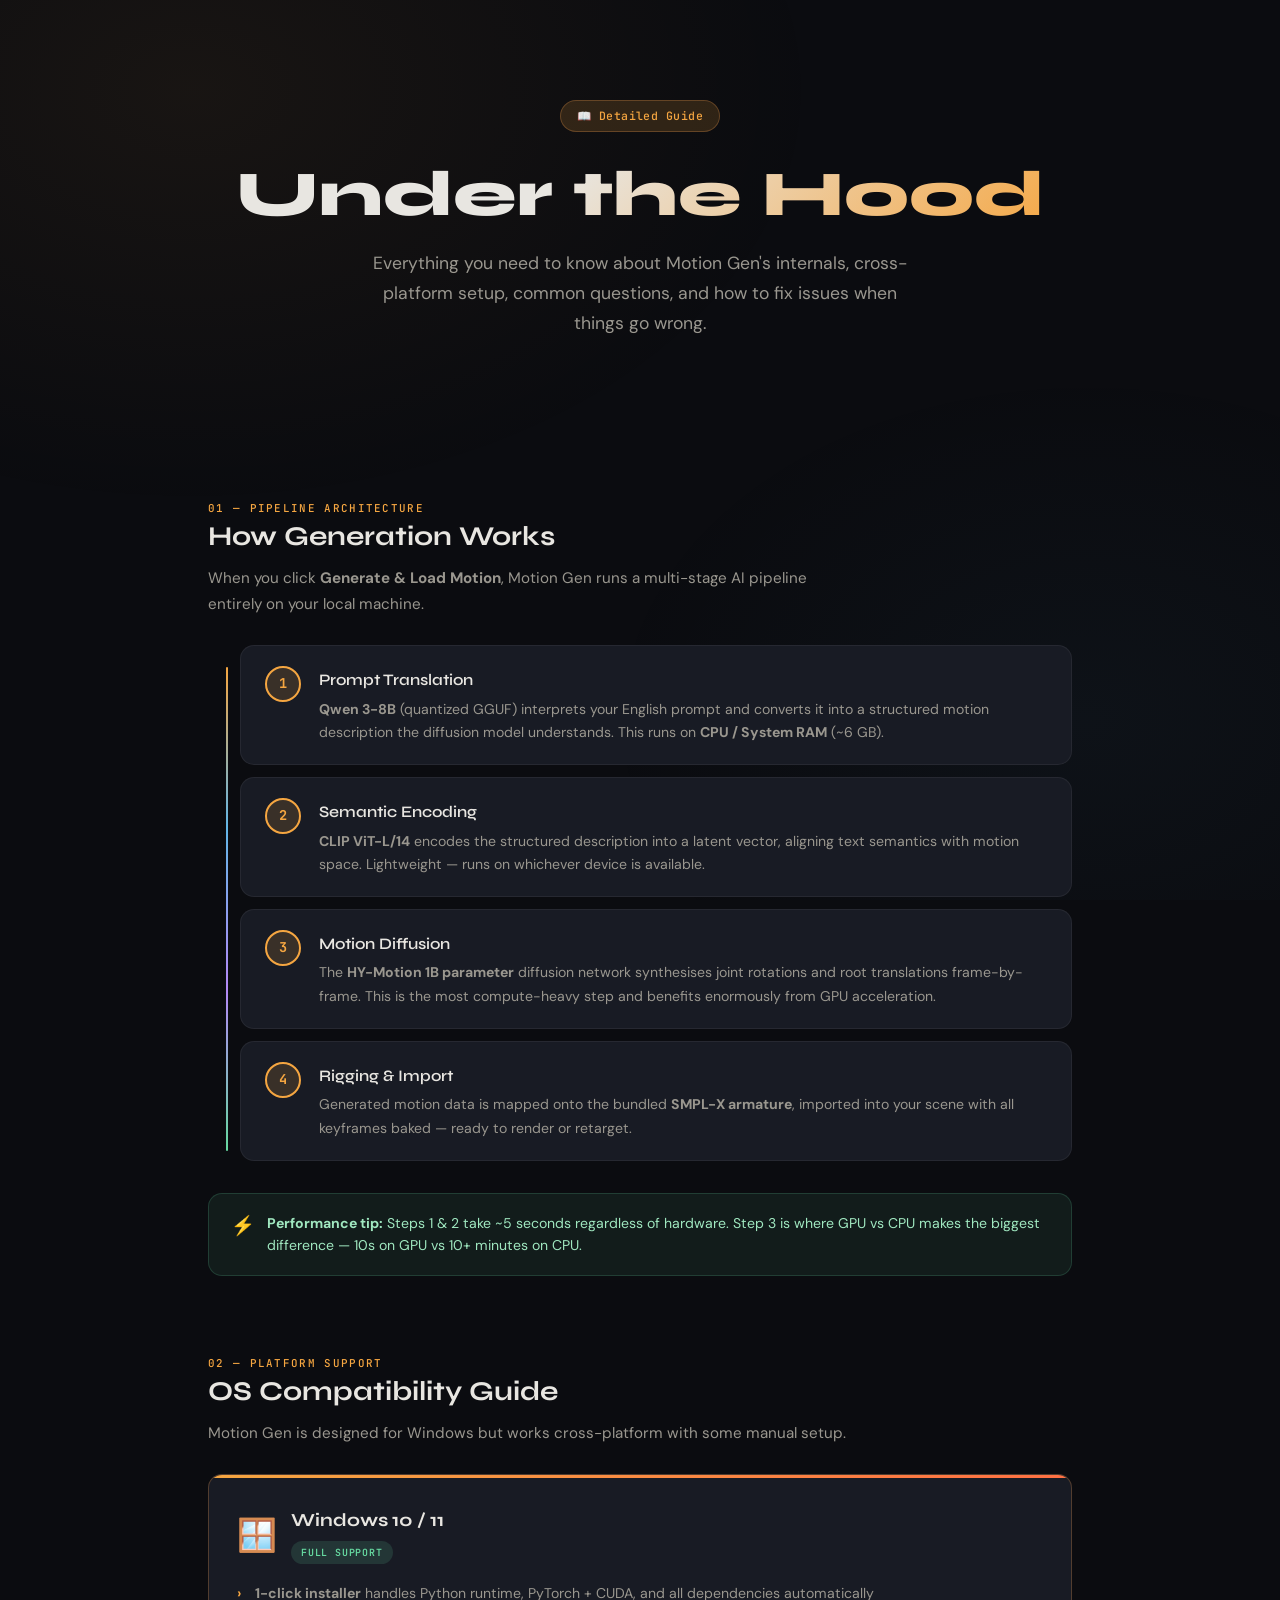
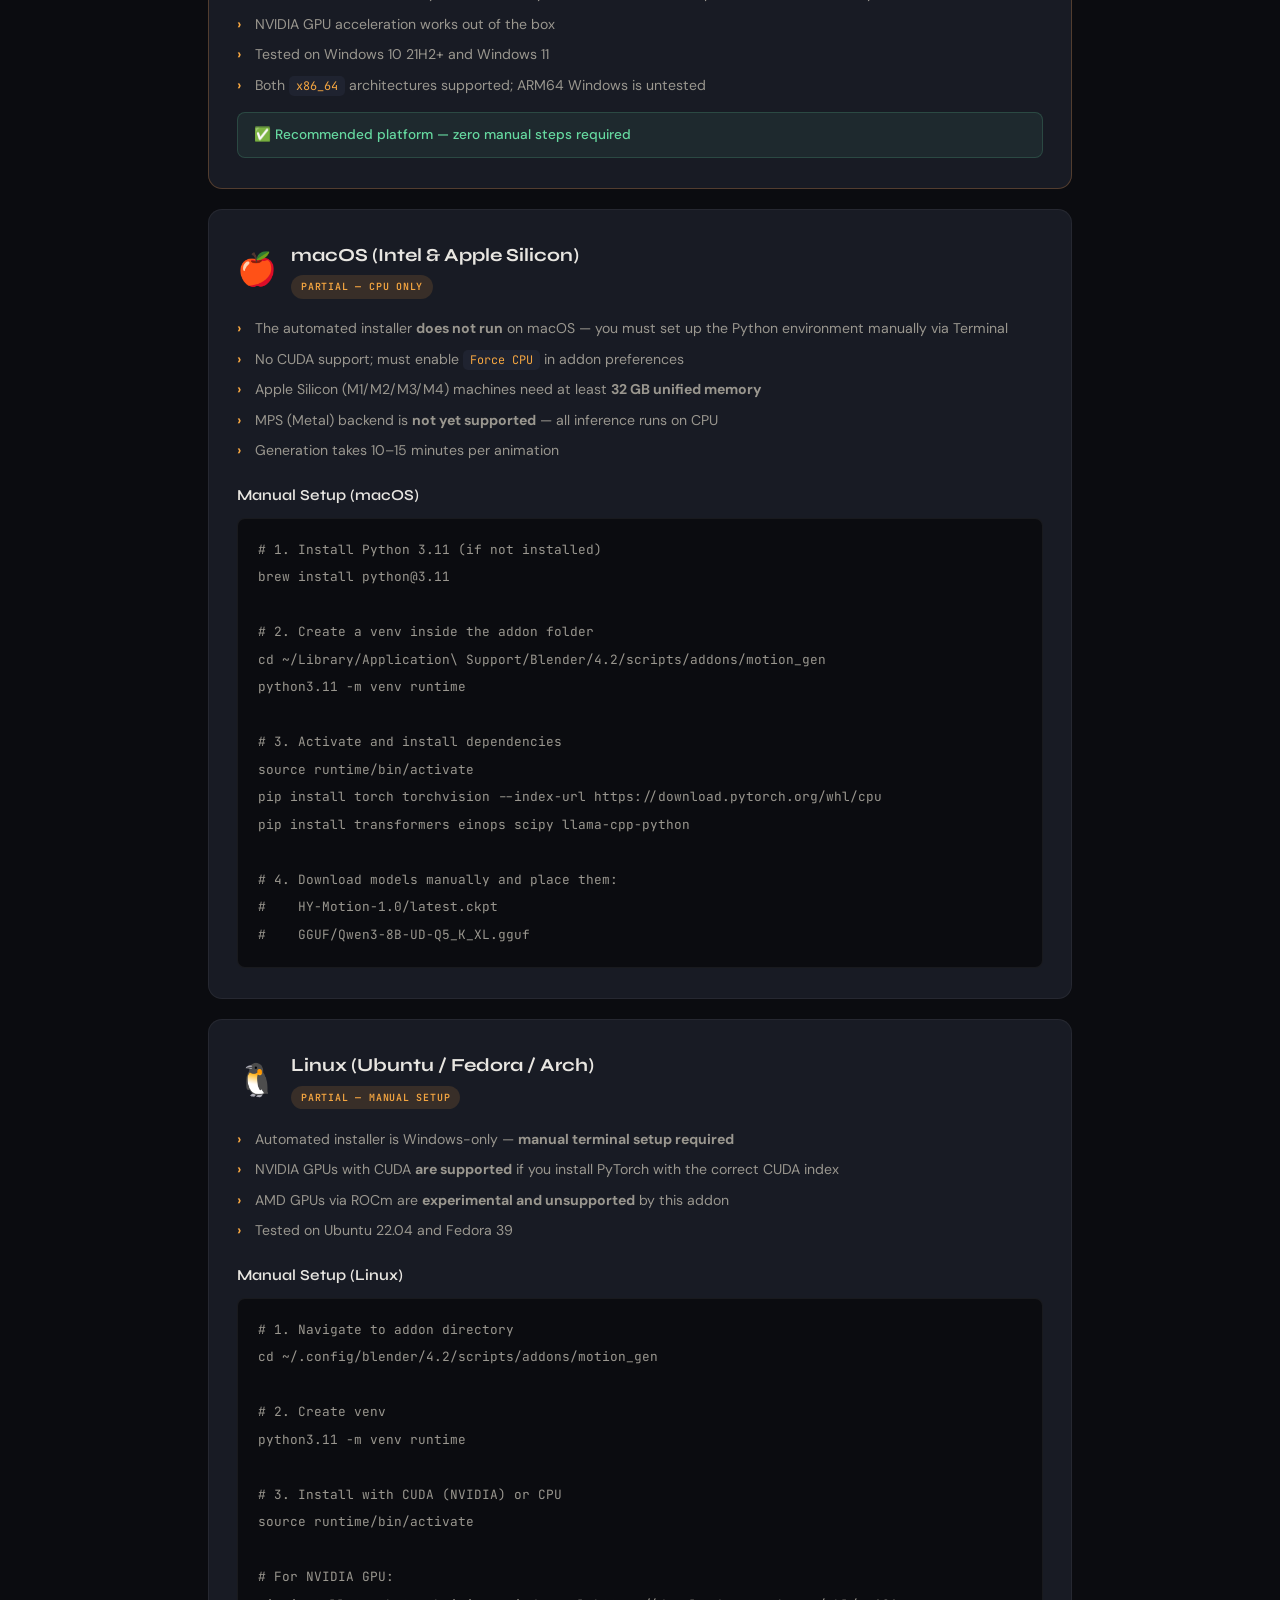
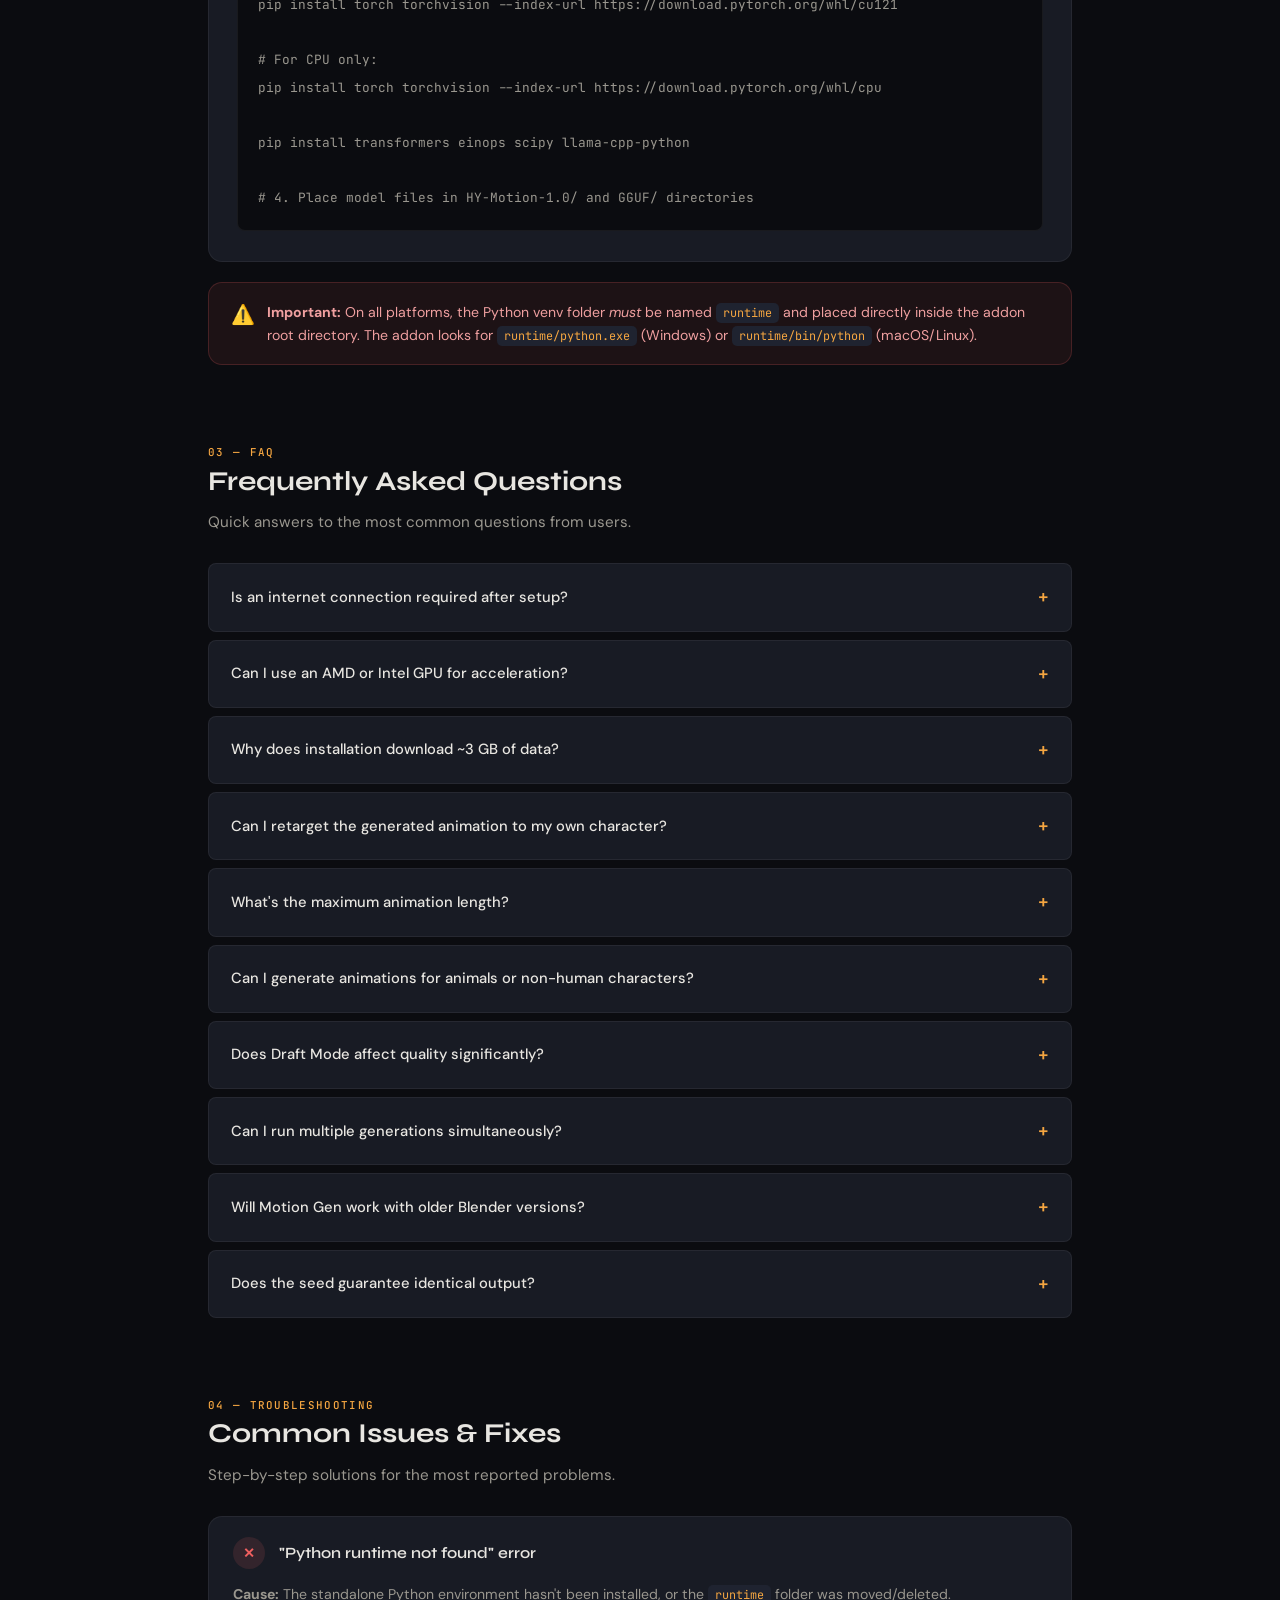
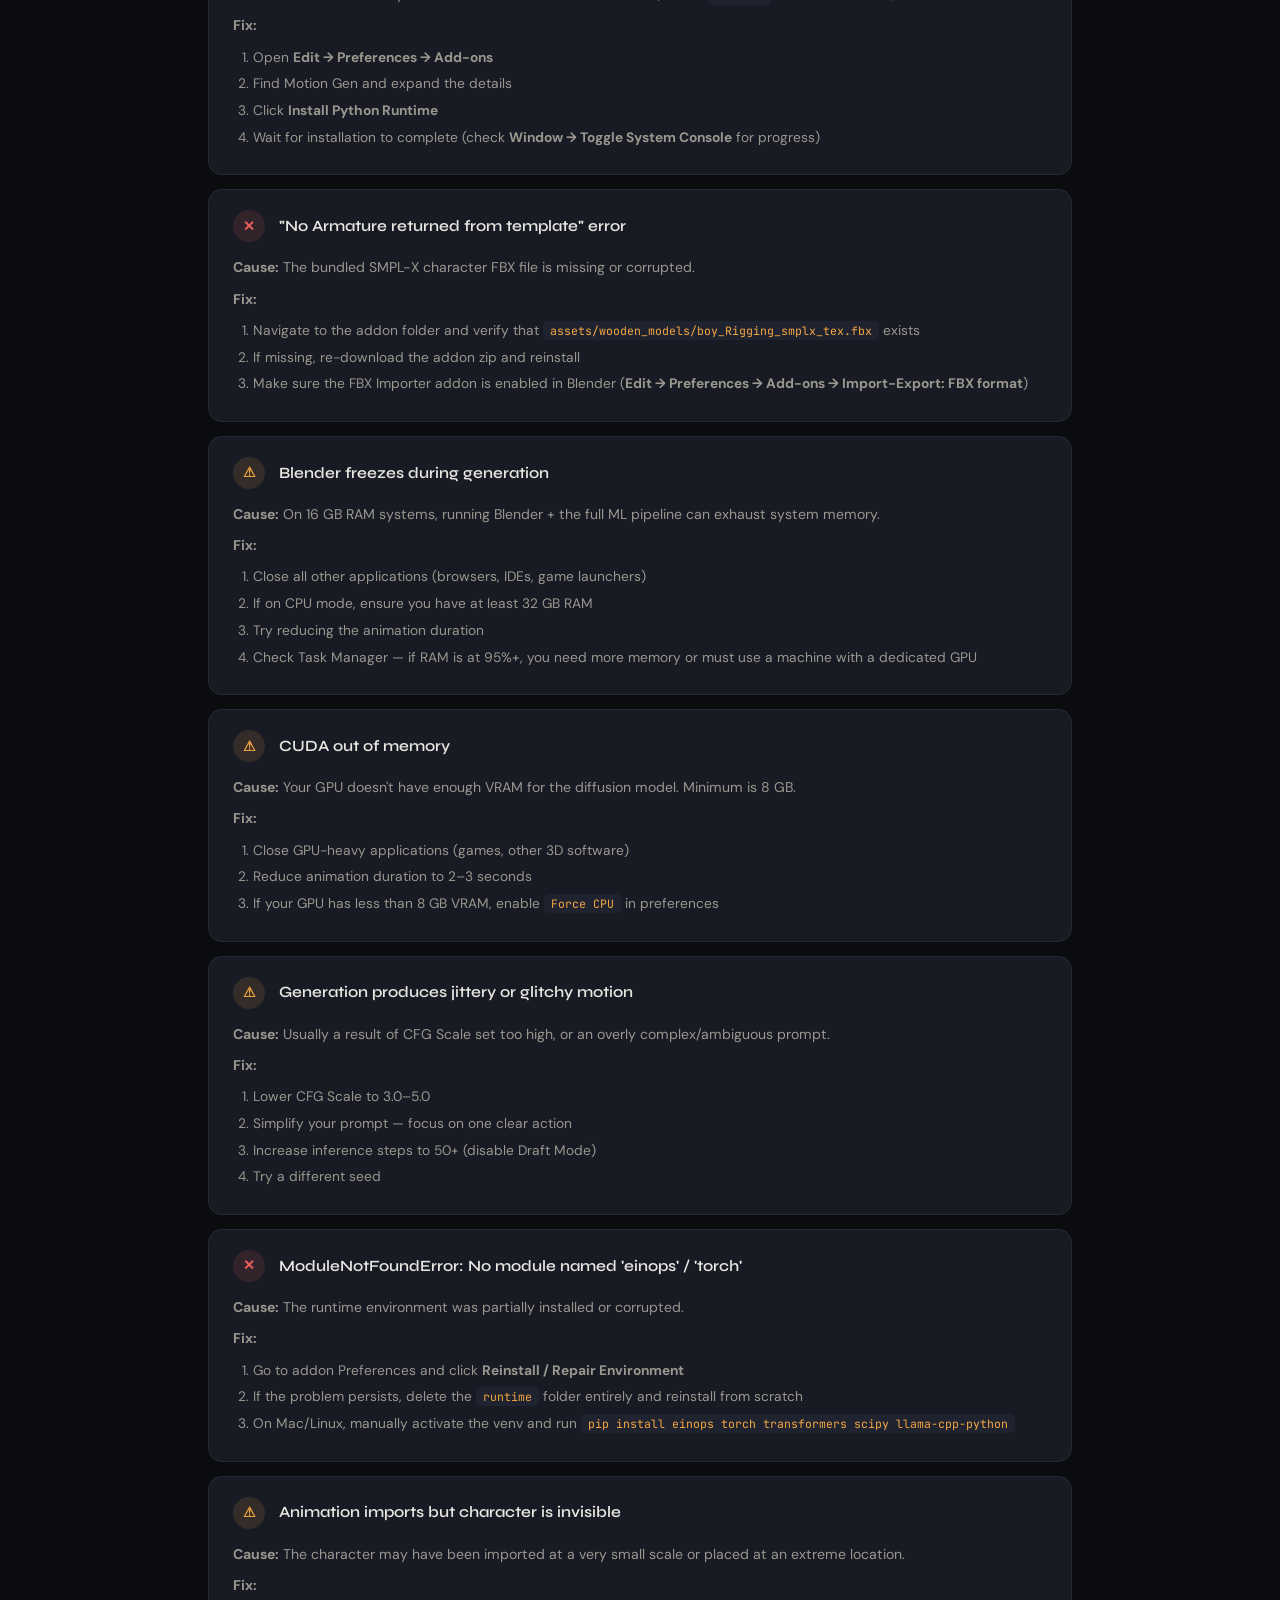
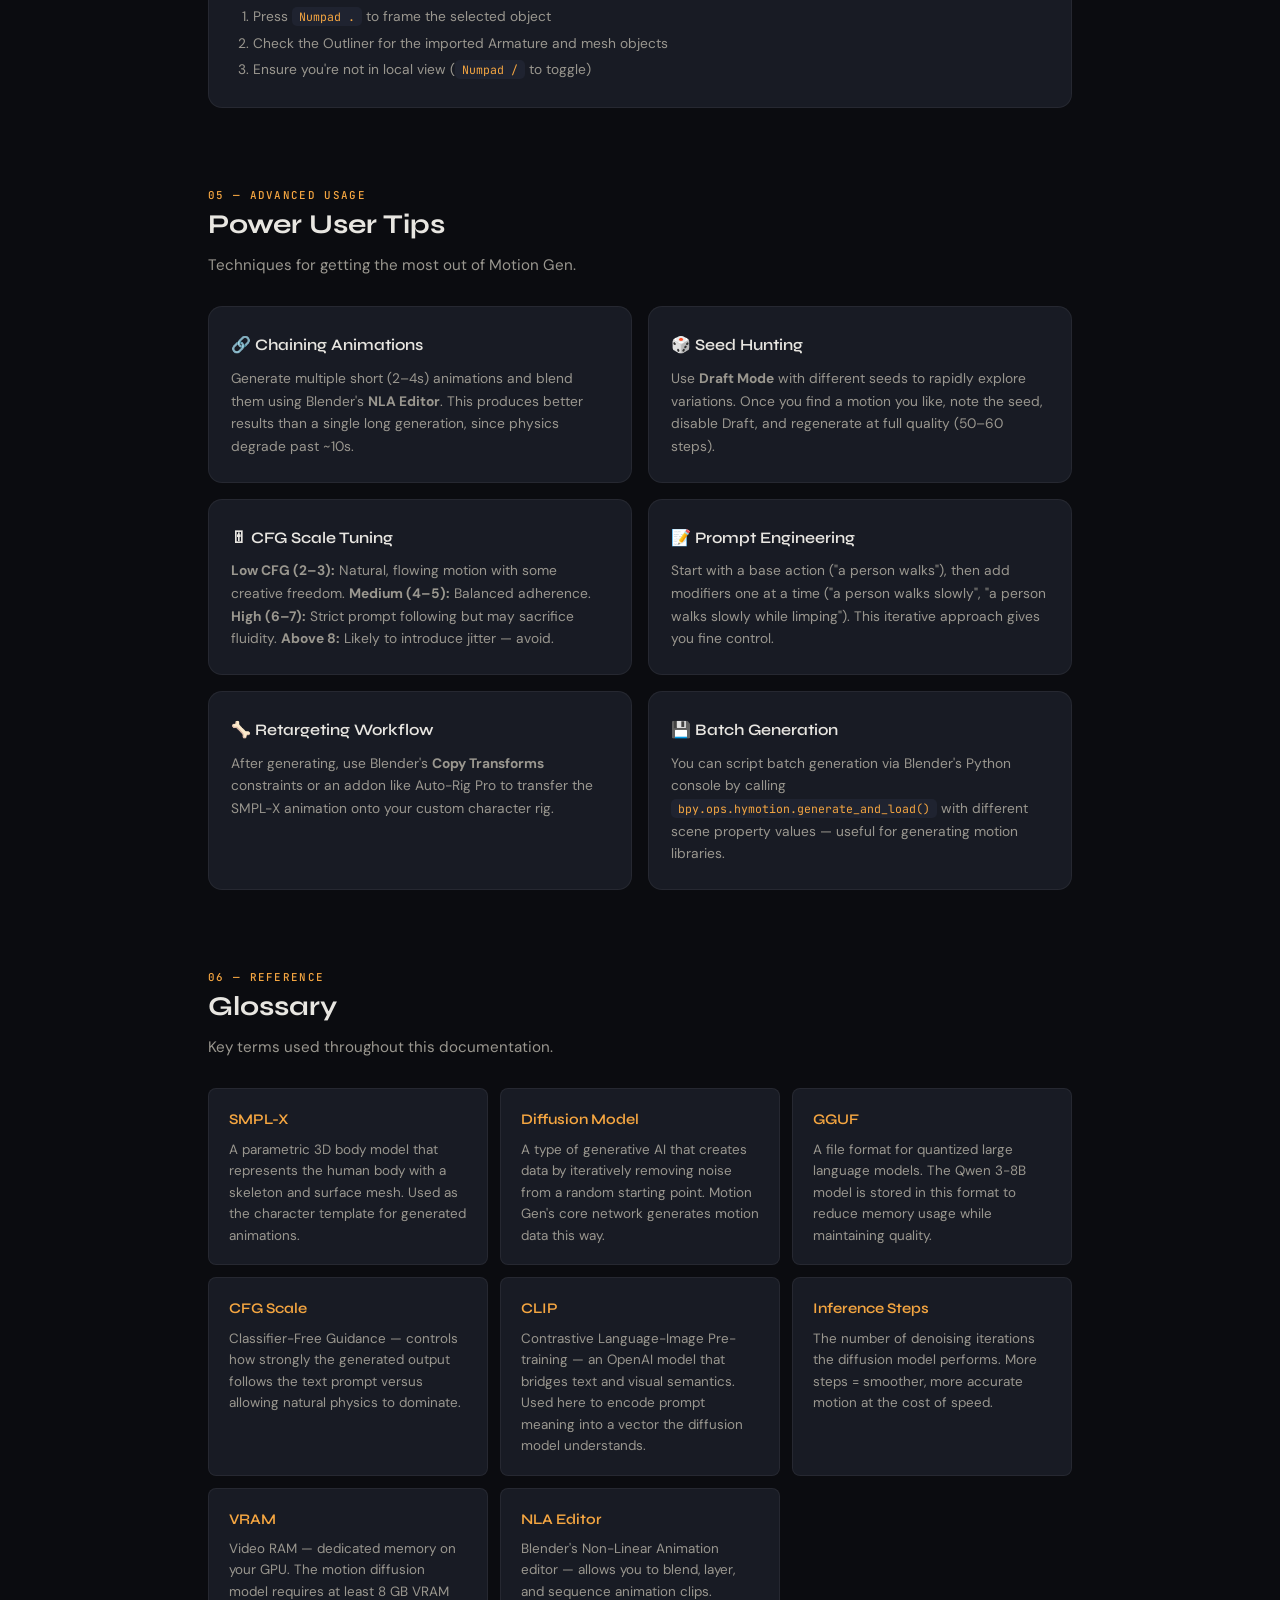
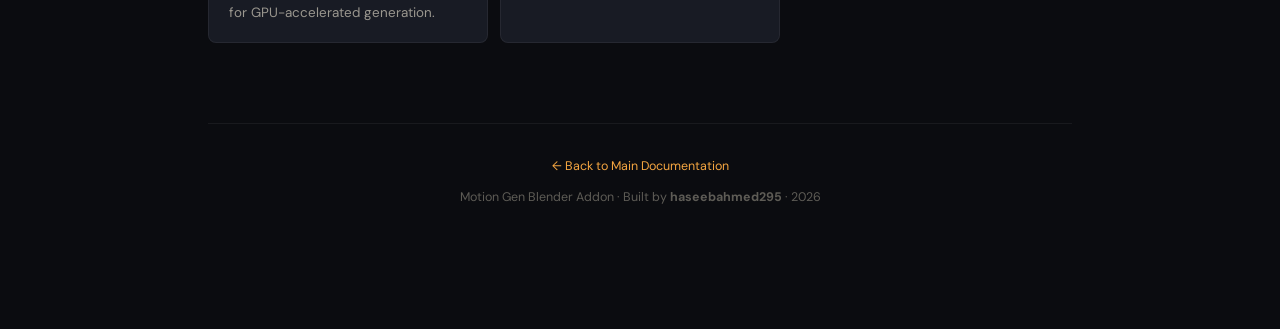
==== commit 7aa19a1b: "iframe-only scrollbar hide + auto-height postMessage + remove nav" ====
--- a/docs/details.html
+++ b/docs/details.html
@@ -10,19 +10,6 @@
 </head>
 <body>
 
-<!-- NAV -->
-<nav class="doc-nav" id="doc-nav">
-  <div class="doc-nav__inner">
-    <a href="index.html" class="nav-back">&larr; Main Docs</a>
-    <a href="#deep-dive">Deep Dive</a>
-    <a href="#os-compat">OS Support</a>
-    <a href="#faq">FAQ</a>
-    <a href="#troubleshooting">Troubleshooting</a>
-    <a href="#advanced">Advanced</a>
-    <a href="#glossary">Glossary</a>
-  </div>
-</nav>
-
 <div class="page-wrapper">
 
   <!-- HERO -->
@@ -440,19 +427,6 @@
     }, { threshold: 0.12 });
     reveals.forEach(el => io.observe(el));
 
-    const sections = document.querySelectorAll('section[id], header[id]');
-    const navLinks = document.querySelectorAll('.doc-nav a');
-    const navObs = new IntersectionObserver((entries) => {
-      entries.forEach(e => {
-        if (e.isIntersecting) {
-          navLinks.forEach(l => l.classList.remove('active'));
-          const link = document.querySelector(`.doc-nav a[href="#${e.target.id}"]`);
-          if (link) link.classList.add('active');
-        }
-      });
-    }, { rootMargin: '-40% 0px -55% 0px' });
-    sections.forEach(s => navObs.observe(s));
-
     // FAQ toggle animation
     document.querySelectorAll('.faq-item').forEach(item => {
       item.addEventListener('toggle', () => {
@@ -463,6 +437,21 @@
         }
       });
     });
+
+    // iframe mode: hide scrollbar + send height to parent
+    if (window.self !== window.top) {
+      document.documentElement.style.overflow = 'hidden';
+      document.body.style.overflow = 'hidden';
+      const s = document.createElement('style');
+      s.textContent = 'html::-webkit-scrollbar, body::-webkit-scrollbar { display:none } html,body { scrollbar-width:none; -ms-overflow-style:none }';
+      document.head.appendChild(s);
+      function postHeight() {
+        window.parent.postMessage({ type:'iframe-height', height: document.body.scrollHeight }, '*');
+      }
+      postHeight();
+      new ResizeObserver(postHeight).observe(document.body);
+      window.addEventListener('load', postHeight);
+    }
   });
 </script>
 </body>
--- a/docs/style.css
+++ b/docs/style.css
@@ -64,7 +64,7 @@
 .page-wrapper{
   max-width: 920px;
   margin: 0 auto;
-  padding: 60px 28px 120px;
+  padding: 20px 28px 120px;
 }
 
 /* ── Navigation ──────────────────────────── */
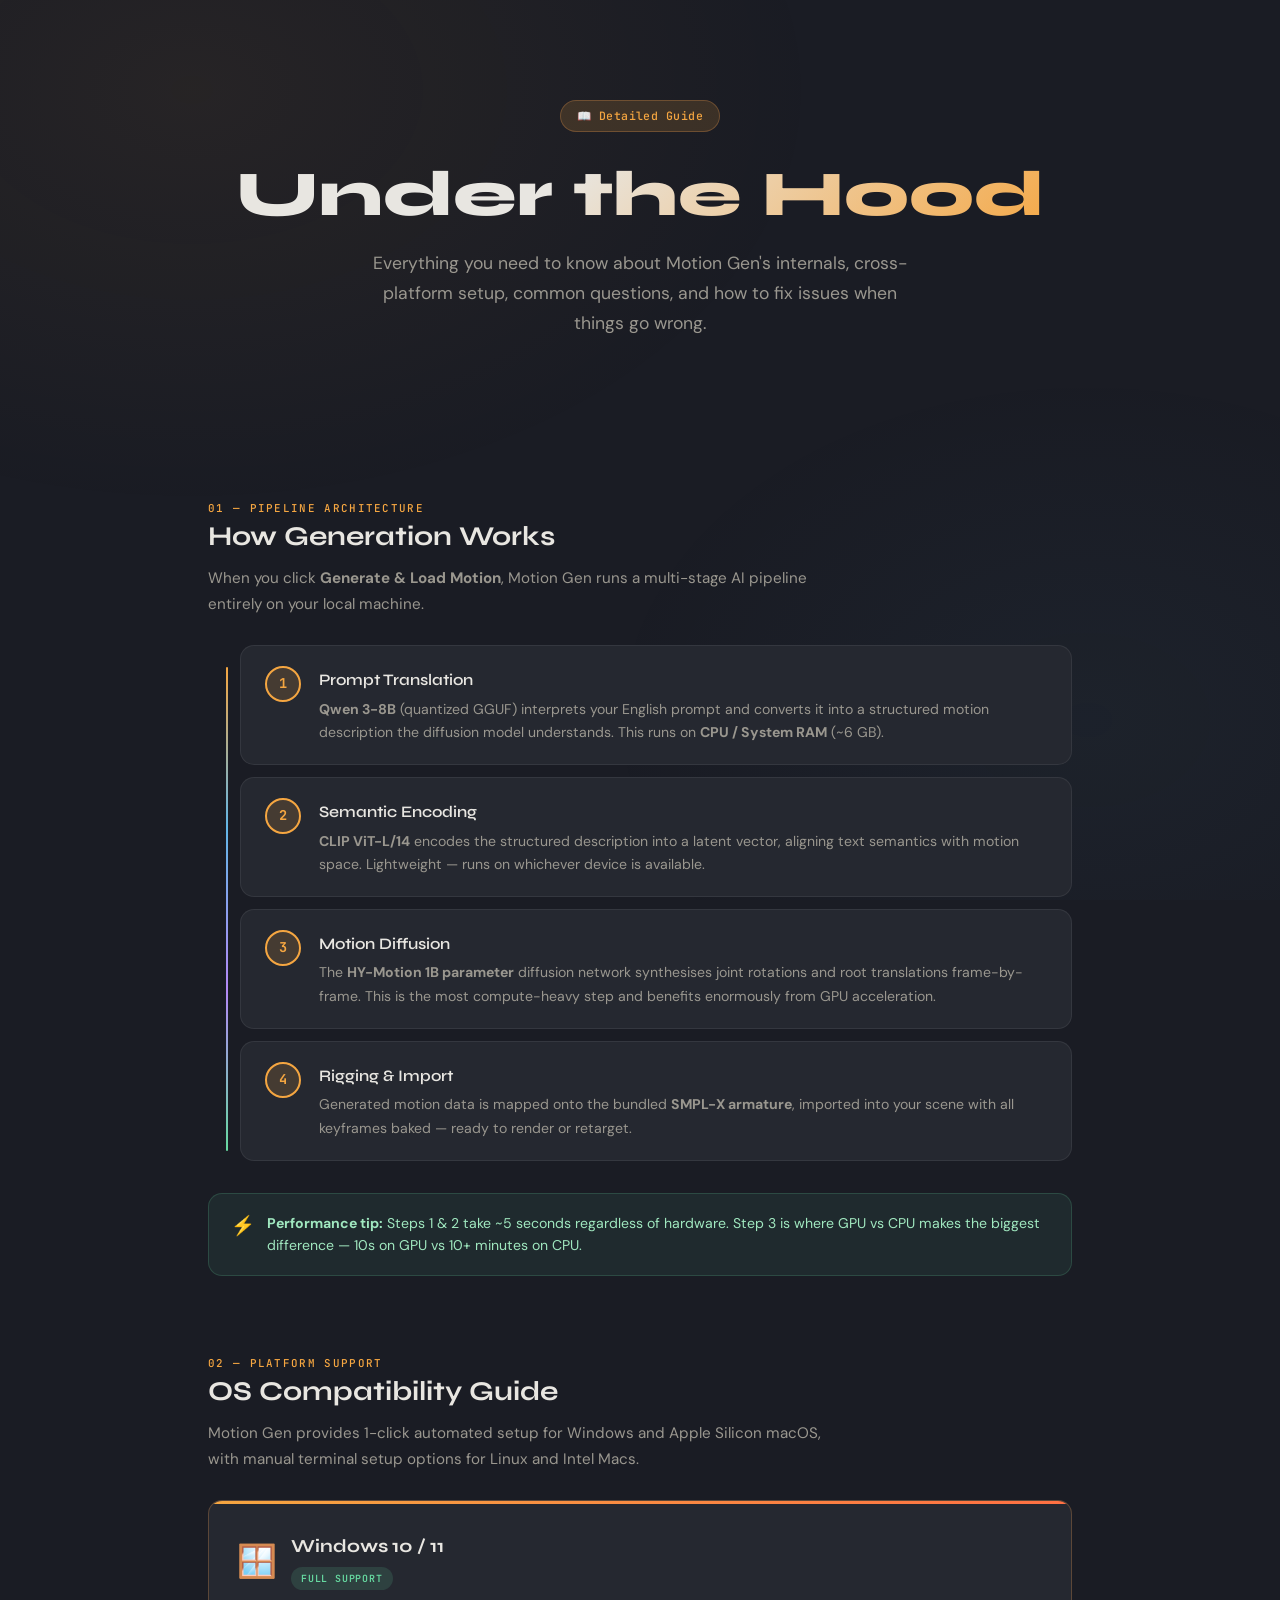
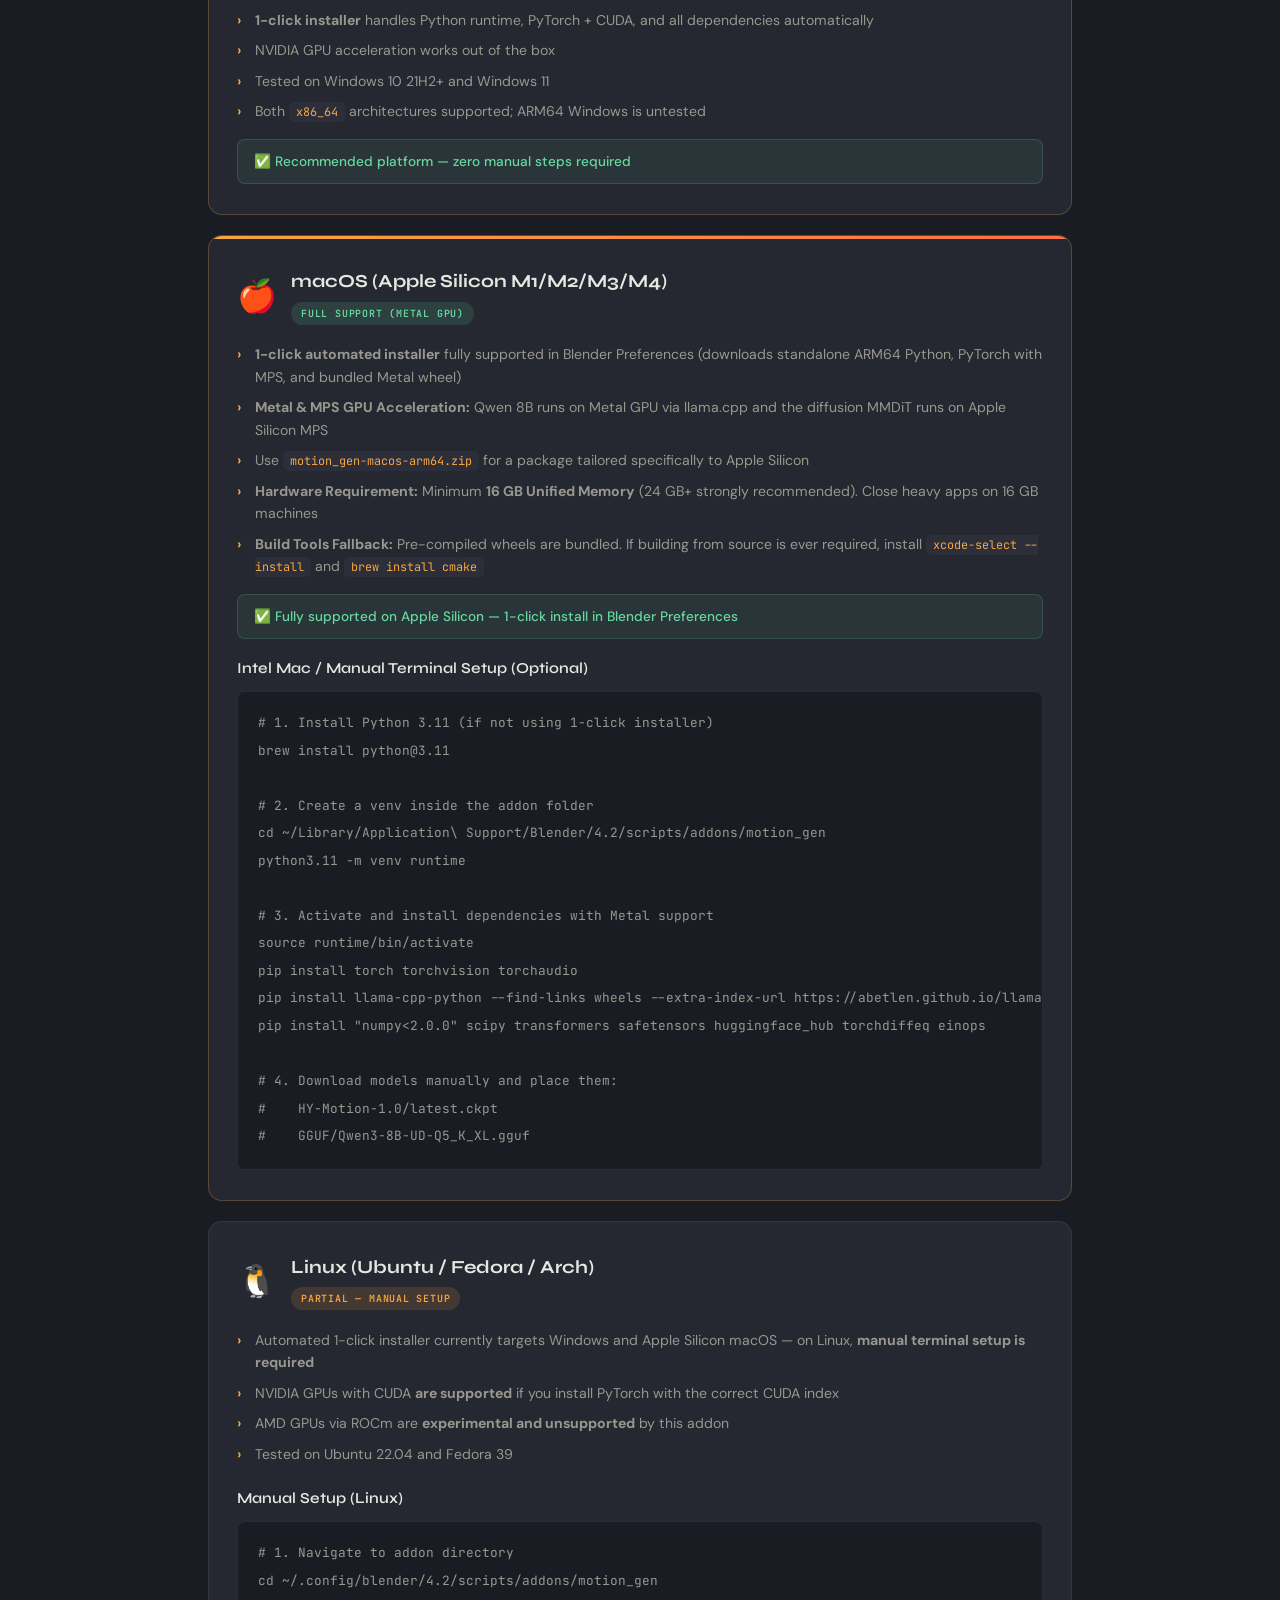
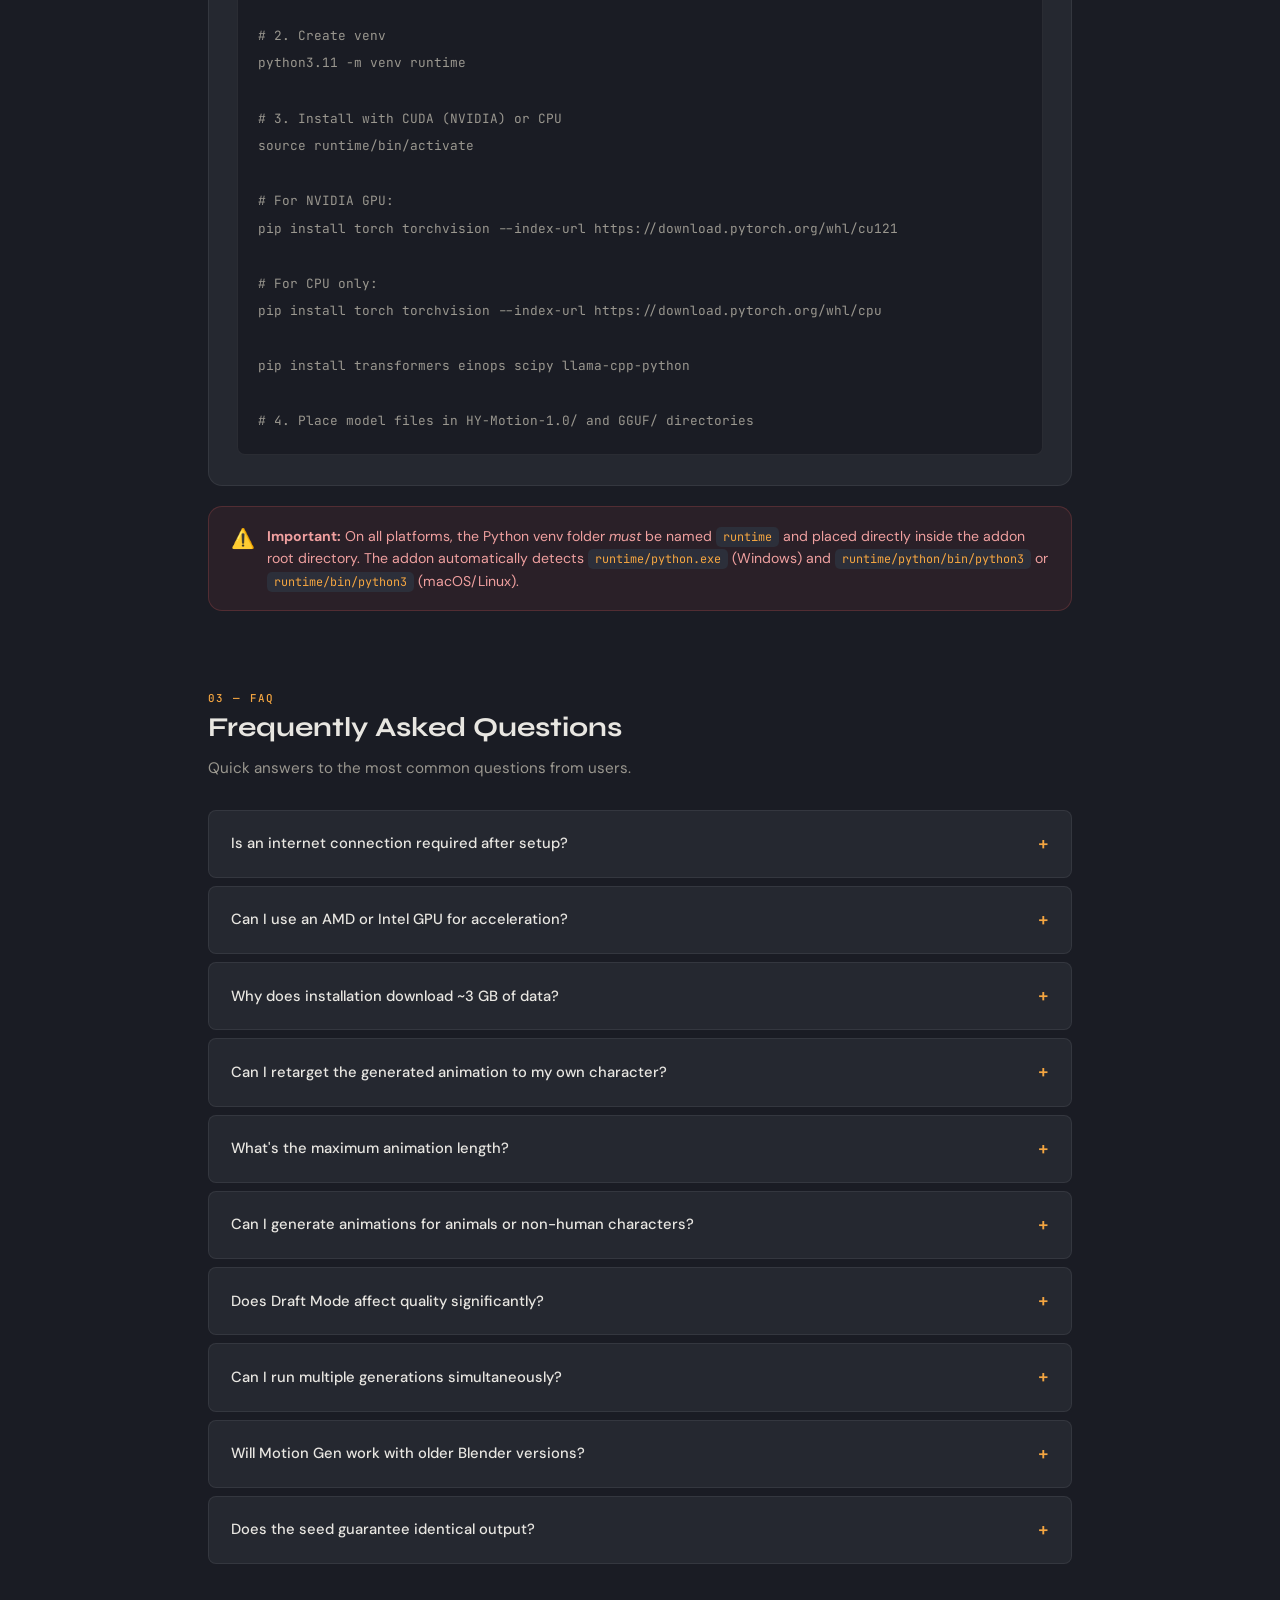
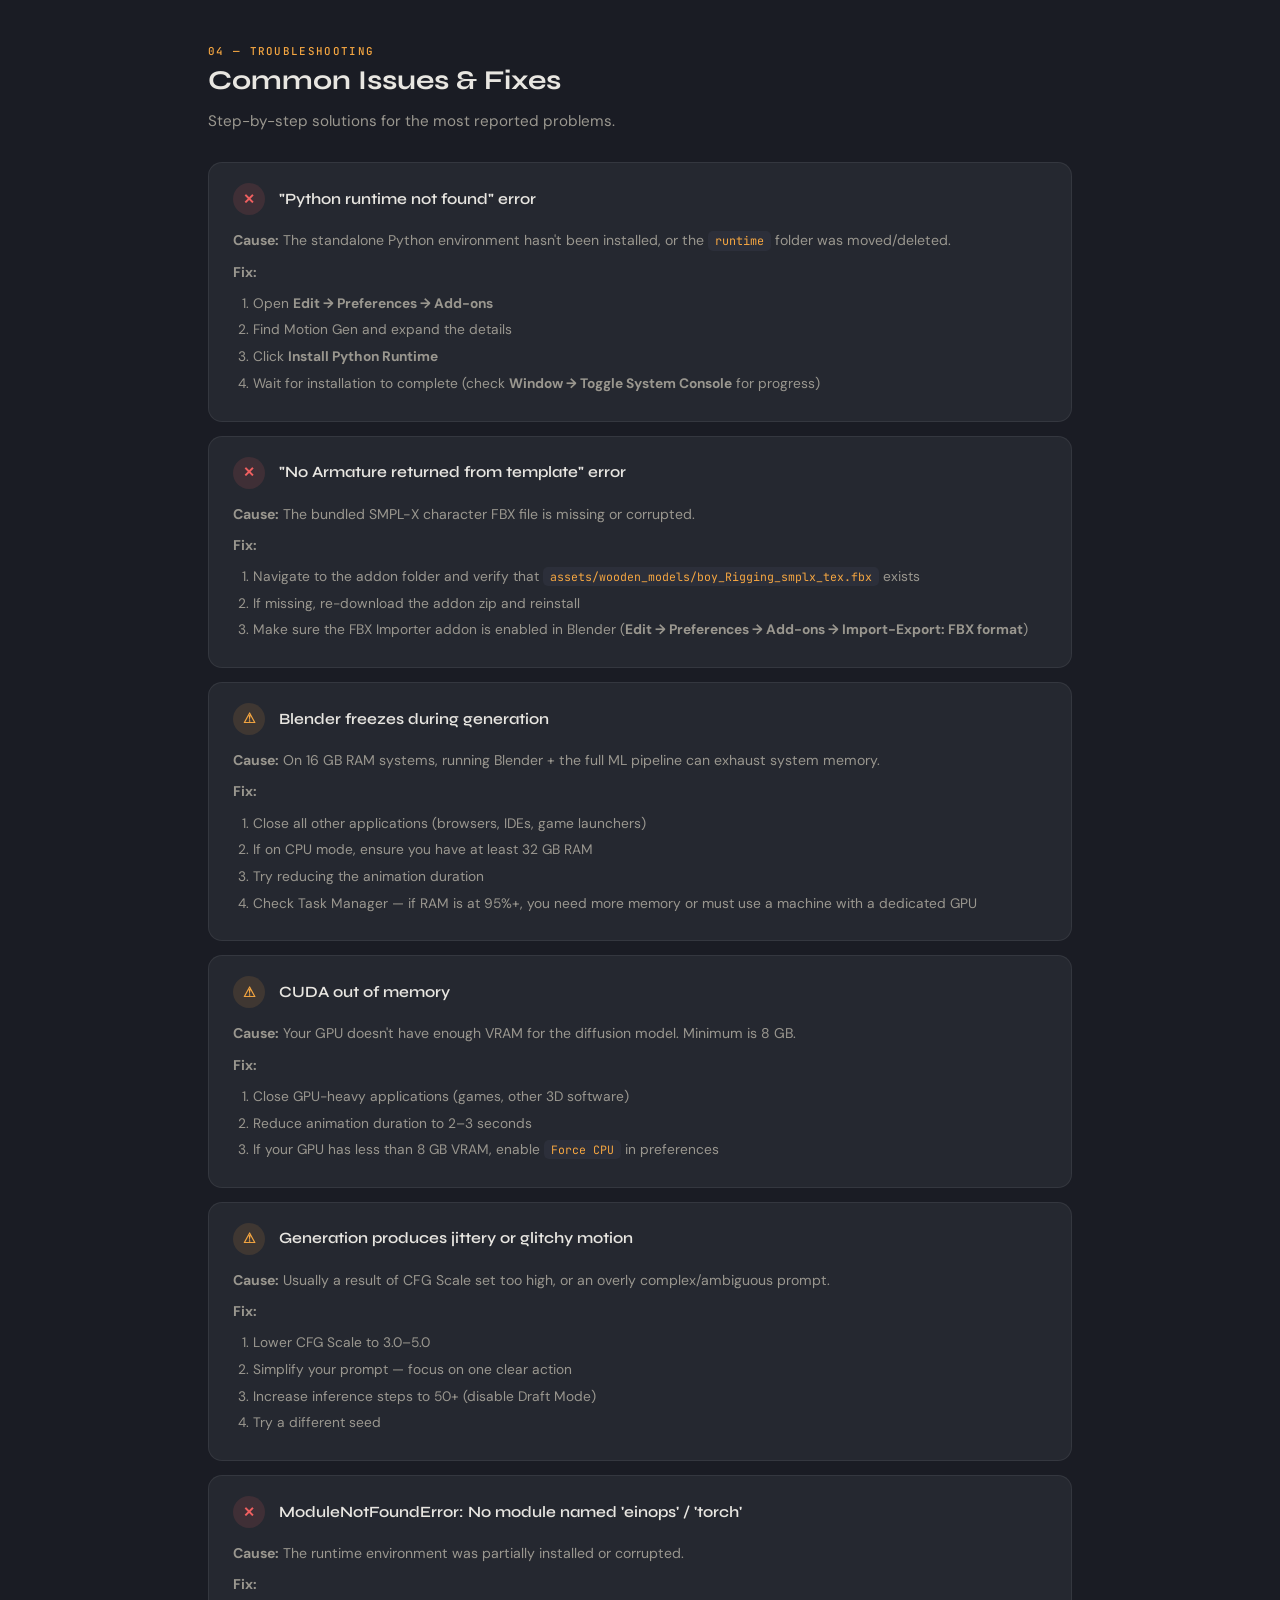
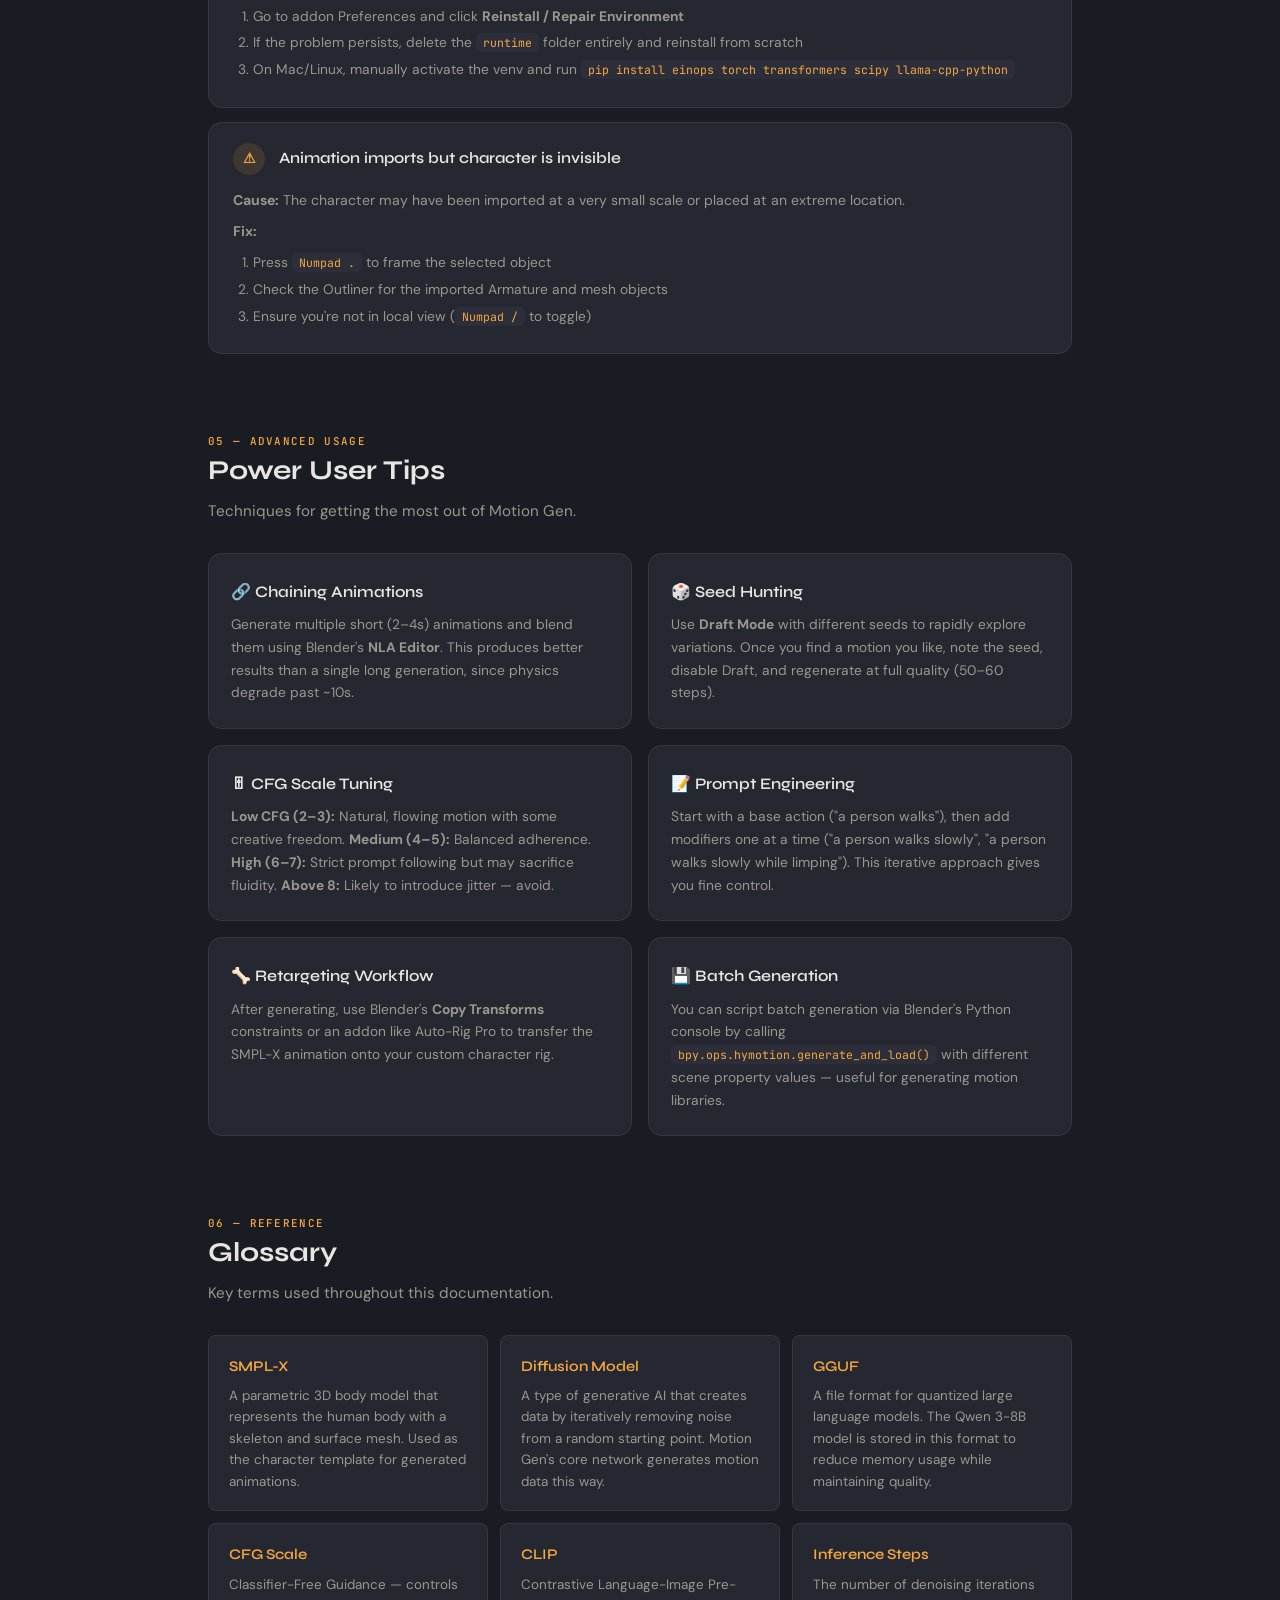
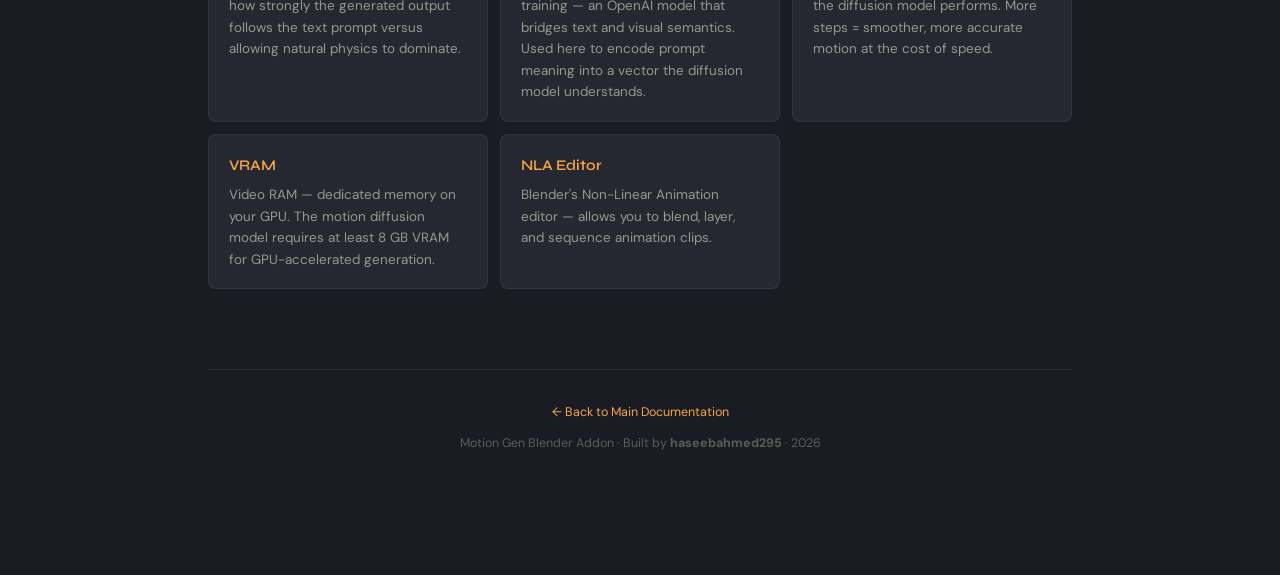
==== commit 7c66189b: "Support macOS Apple Silicon, Metal GPU acceleration, and update docs" ====
--- a/docs/details.html
+++ b/docs/details.html
@@ -68,7 +68,7 @@
   <section class="section reveal" id="os-compat">
     <span class="section__label">02 — Platform Support</span>
     <h2 class="section__title">OS Compatibility Guide</h2>
-    <p class="section__desc">Motion Gen is designed for Windows but works cross-platform with some manual setup.</p>
+    <p class="section__desc">Motion Gen provides 1-click automated setup for Windows and Apple Silicon macOS, with manual terminal setup options for Linux and Intel Macs.</p>
 
     <div class="os-grid">
       <!-- Windows -->
@@ -90,34 +90,37 @@
       </div>
 
       <!-- macOS -->
-      <div class="os-card">
+      <div class="os-card os-card--primary">
         <div class="os-card__header">
           <span class="os-card__icon">🍎</span>
           <div>
-            <h3>macOS (Intel &amp; Apple Silicon)</h3>
-            <span class="os-card__badge os-card__badge--partial">Partial — CPU Only</span>
+            <h3>macOS (Apple Silicon M1/M2/M3/M4)</h3>
+            <span class="os-card__badge os-card__badge--full">Full Support (Metal GPU)</span>
           </div>
         </div>
         <ul>
-          <li>The automated installer <strong>does not run</strong> on macOS — you must set up the Python environment manually via Terminal</li>
-          <li>No CUDA support; must enable <code>Force CPU</code> in addon preferences</li>
-          <li>Apple Silicon (M1/M2/M3/M4) machines need at least <strong>32 GB unified memory</strong></li>
-          <li>MPS (Metal) backend is <strong>not yet supported</strong> — all inference runs on CPU</li>
-          <li>Generation takes 10–15 minutes per animation</li>
+          <li><strong>1-click automated installer</strong> fully supported in Blender Preferences (downloads standalone ARM64 Python, PyTorch with MPS, and bundled Metal wheel)</li>
+          <li><strong>Metal &amp; MPS GPU Acceleration:</strong> Qwen 8B runs on Metal GPU via llama.cpp and the diffusion MMDiT runs on Apple Silicon MPS</li>
+          <li>Use <code>motion_gen-macos-arm64.zip</code> for a package tailored specifically to Apple Silicon</li>
+          <li><strong>Hardware Requirement:</strong> Minimum <strong>16 GB Unified Memory</strong> (24 GB+ strongly recommended). Close heavy apps on 16 GB machines</li>
+          <li><strong>Build Tools Fallback:</strong> Pre-compiled wheels are bundled. If building from source is ever required, install <code>xcode-select --install</code> and <code>brew install cmake</code></li>
         </ul>
-        <h4>Manual Setup (macOS)</h4>
+        <div class="os-card__verdict">✅ Fully supported on Apple Silicon — 1-click install in Blender Preferences</div>
+        
+        <h4 style="margin-top:16px;">Intel Mac / Manual Terminal Setup (Optional)</h4>
         <div class="code-block">
-<pre><code># 1. Install Python 3.11 (if not installed)
+<pre><code># 1. Install Python 3.11 (if not using 1-click installer)
 brew install python@3.11
 
 # 2. Create a venv inside the addon folder
 cd ~/Library/Application\ Support/Blender/4.2/scripts/addons/motion_gen
 python3.11 -m venv runtime
 
-# 3. Activate and install dependencies
+# 3. Activate and install dependencies with Metal support
 source runtime/bin/activate
-pip install torch torchvision --index-url https://download.pytorch.org/whl/cpu
-pip install transformers einops scipy llama-cpp-python
+pip install torch torchvision torchaudio
+pip install llama-cpp-python --find-links wheels --extra-index-url https://abetlen.github.io/llama-cpp-python/whl/metal
+pip install "numpy<2.0.0" scipy transformers safetensors huggingface_hub torchdiffeq einops
 
 # 4. Download models manually and place them:
 #    HY-Motion-1.0/latest.ckpt
@@ -135,7 +138,7 @@
           </div>
         </div>
         <ul>
-          <li>Automated installer is Windows-only — <strong>manual terminal setup required</strong></li>
+          <li>Automated 1-click installer currently targets Windows and Apple Silicon macOS — on Linux, <strong>manual terminal setup is required</strong></li>
           <li>NVIDIA GPUs with CUDA <strong>are supported</strong> if you install PyTorch with the correct CUDA index</li>
           <li>AMD GPUs via ROCm are <strong>experimental and unsupported</strong> by this addon</li>
           <li>Tested on Ubuntu 22.04 and Fedora 39</li>
@@ -166,7 +169,7 @@
 
     <div class="callout callout--warn" style="margin-top:20px">
       <span class="callout__icon">⚠️</span>
-      <div><strong>Important:</strong> On all platforms, the Python venv folder <em>must</em> be named <code>runtime</code> and placed directly inside the addon root directory. The addon looks for <code>runtime/python.exe</code> (Windows) or <code>runtime/bin/python</code> (macOS/Linux).</div>
+      <div><strong>Important:</strong> On all platforms, the Python venv folder <em>must</em> be named <code>runtime</code> and placed directly inside the addon root directory. The addon automatically detects <code>runtime/python.exe</code> (Windows) and <code>runtime/python/bin/python3</code> or <code>runtime/bin/python3</code> (macOS/Linux).</div>
     </div>
   </section>
 
--- a/docs/style.css
+++ b/docs/style.css
@@ -6,11 +6,11 @@
 
 :root {
   /* palette */
-  --bg-deep:       #0b0c10;
-  --bg-surface:    #12141a;
-  --bg-card:       #181b24;
-  --bg-elevated:   #1f2330;
-  --border-subtle: rgba(255,255,255,0.06);
+  --bg-deep:       #1a1c24;
+  --bg-surface:    #1f2129;
+  --bg-card:       #252830;
+  --bg-elevated:   #2c2f3a;
+  --border-subtle: rgba(255,255,255,0.07);
   --border-accent: rgba(255,165,80,0.25);
 
   --text-primary:   #e8e6e1;
@@ -72,7 +72,7 @@
   position: sticky;top:0;z-index:100;
   backdrop-filter: blur(18px) saturate(1.2);
   -webkit-backdrop-filter: blur(18px) saturate(1.2);
-  background: rgba(11,12,16,0.78);
+  background: rgba(26,28,36,0.78);
   border-bottom: 1px solid var(--border-subtle);
   padding: 0 28px;
 }
